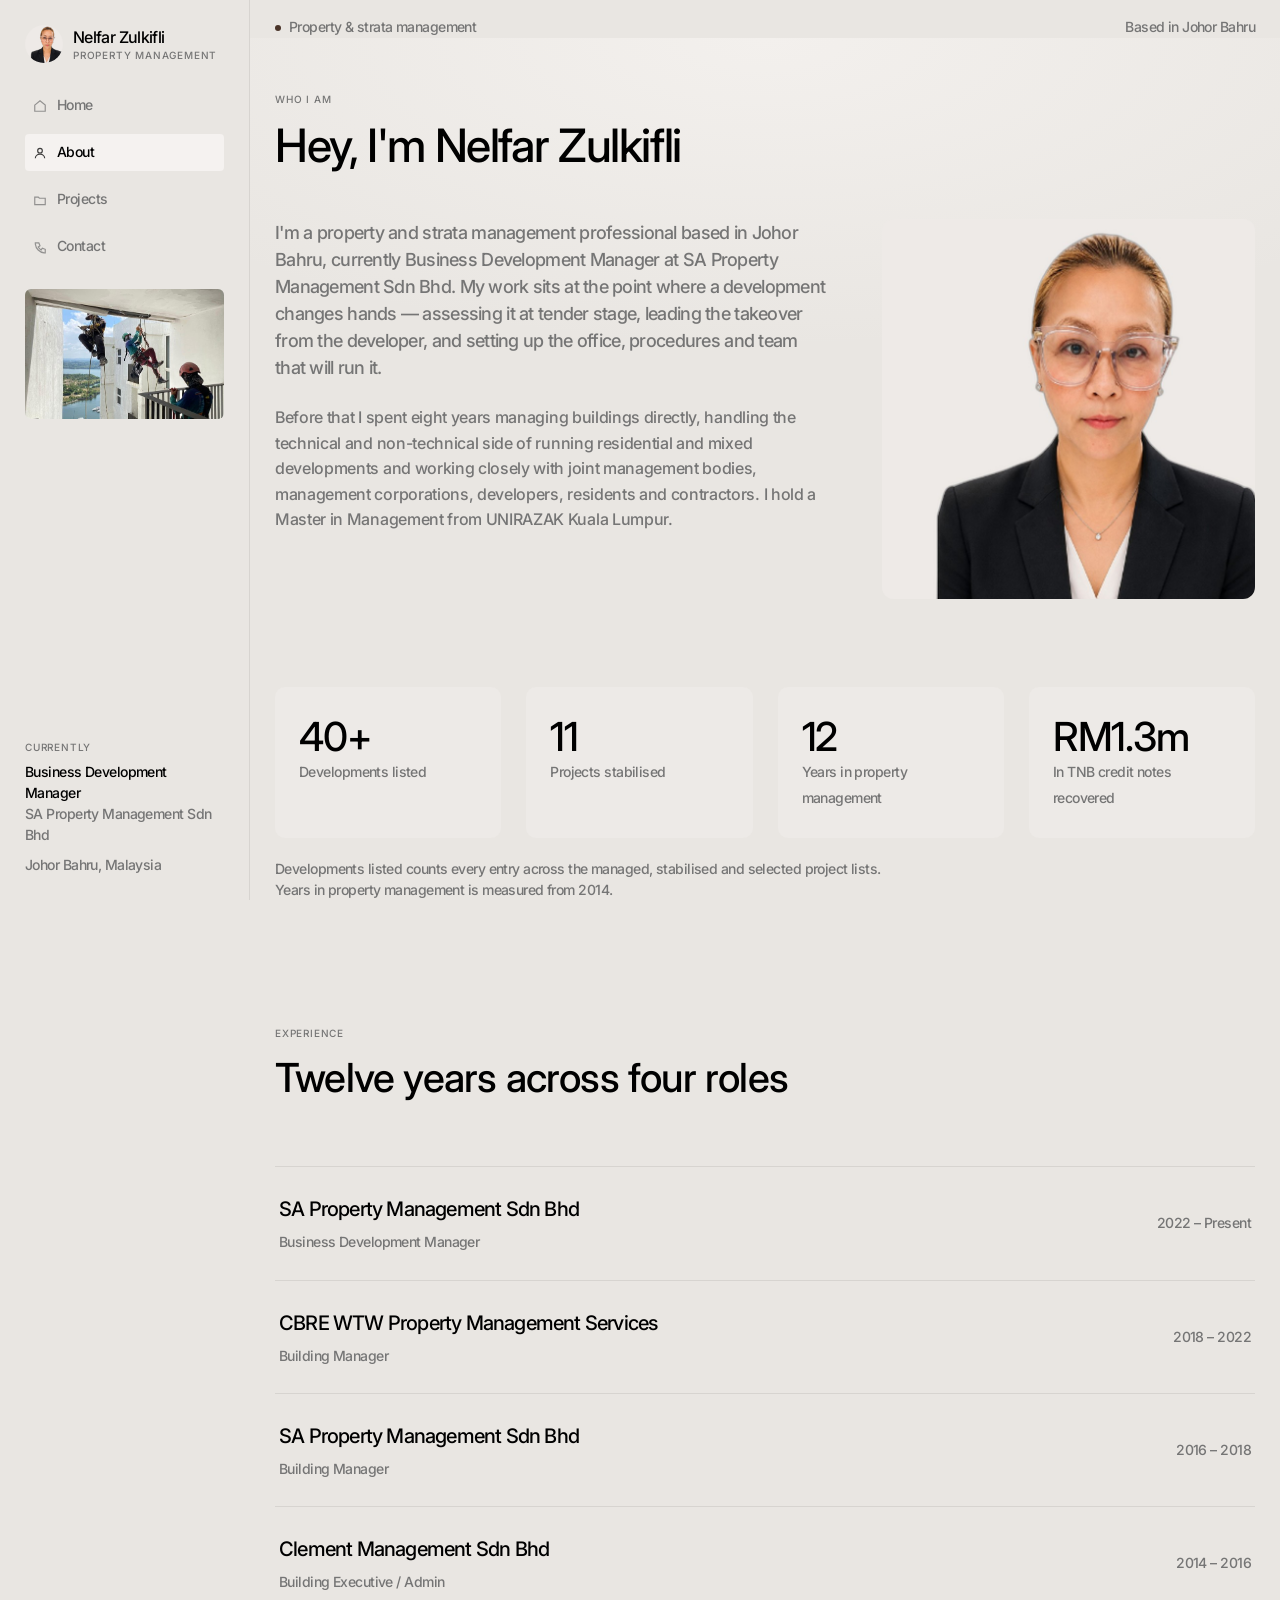
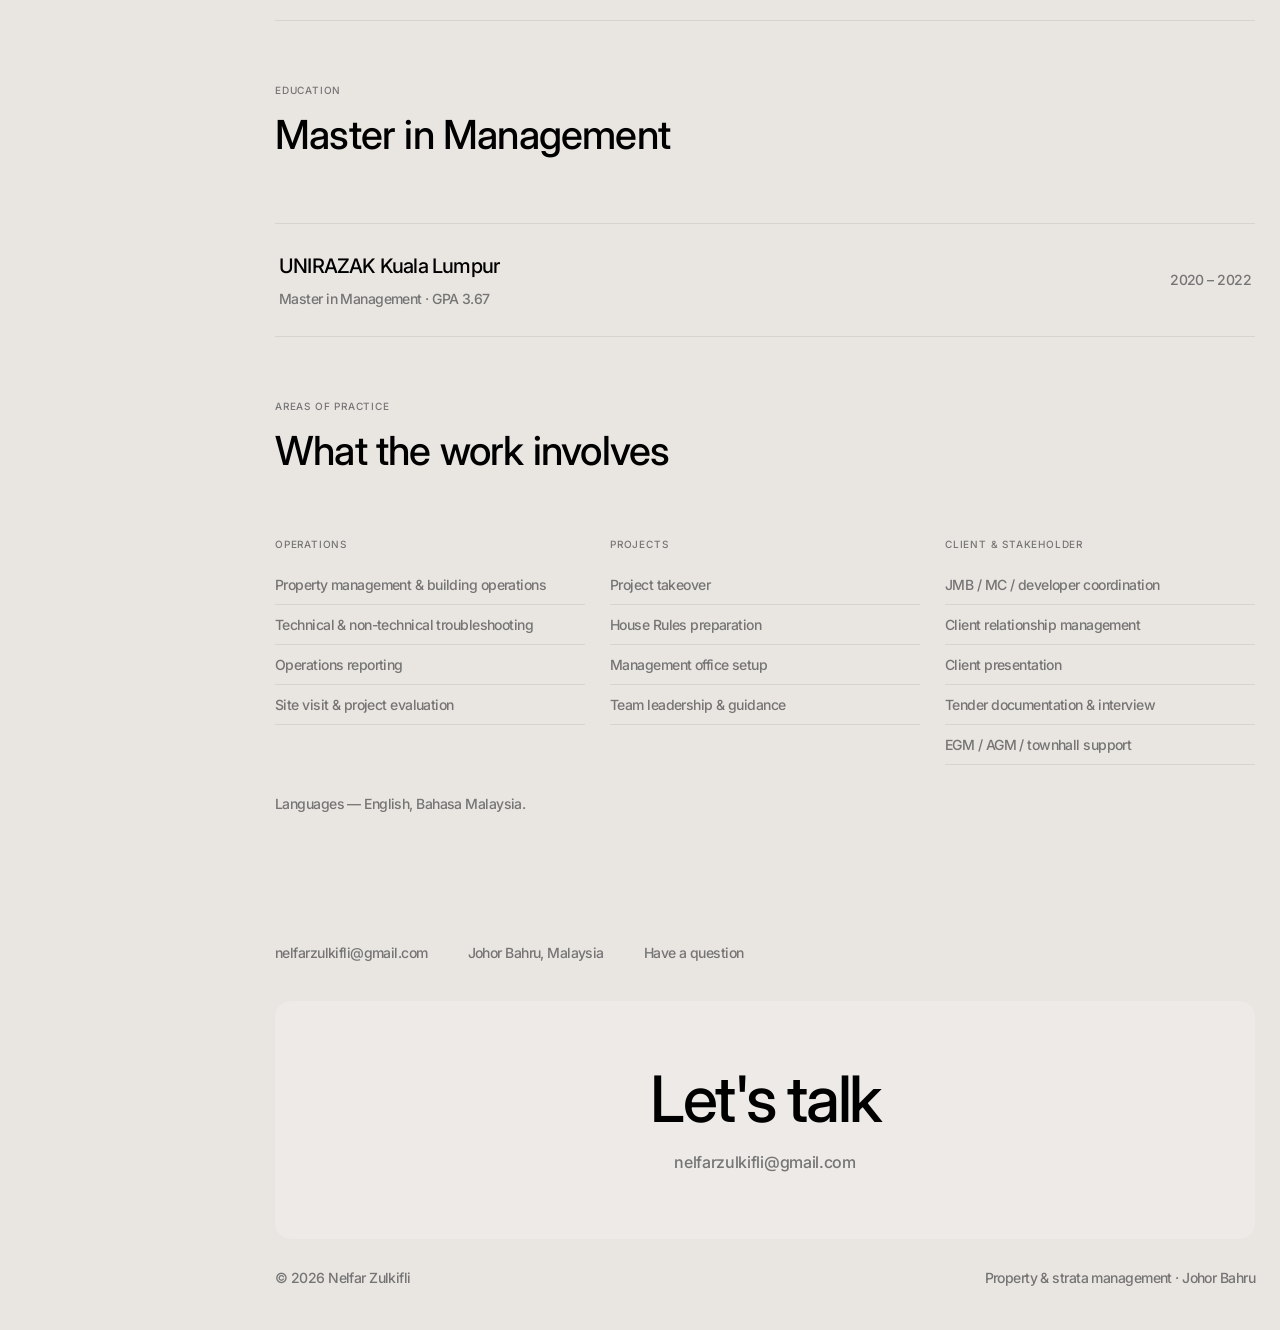
==== about.html @ 4c7ee160 "Nelfar Zulkifli professional site Static four-page site plus two case studies, recreating the daniel" ====
<!DOCTYPE html>
<html lang="en">
<head>
<meta charset="utf-8">
<meta name="viewport" content="width=device-width, initial-scale=1">
<title>About — Nelfar Zulkifli</title>
<meta name="description" content="Nelfar binti Zulkifli — twelve years in property and strata management across four roles in Johor Bahru. Master in Management, UNIRAZAK.">
<link rel="preconnect" href="https://fonts.googleapis.com">
<link rel="preconnect" href="https://fonts.gstatic.com" crossorigin>
<link href="https://fonts.googleapis.com/css2?family=Inter:opsz,wght@14..32,500;14..32,600&display=swap" rel="stylesheet">
<link rel="stylesheet" href="assets/css/site.css">
<link rel="icon" href="assets/img/avatar.jpg?v=3">
</head>
<body>

<div class="shell">

  <aside class="rail">
    <a class="rail__id" href="index.html" aria-label="Nelfar Zulkifli, home">
      <img class="rail__avatar" src="assets/img/avatar.jpg?v=3" alt="Nelfar Zulkifli" width="38" height="38">
      <span>
        <span class="rail__name">Nelfar Zulkifli</span>
        <span class="eyebrow rail__role">Property Management</span>
      </span>
    </a>
    <nav class="nav" aria-label="Main">
      <a class="nav__item" href="index.html"><svg viewBox="0 0 24 24" fill="none" stroke="currentColor" stroke-width="2" aria-hidden="true"><path d="M3 10.5 12 3l9 7.5V21H3z"/></svg>Home</a>
      <a class="nav__item" href="about.html" aria-current="page"><svg viewBox="0 0 24 24" fill="none" stroke="currentColor" stroke-width="2" aria-hidden="true"><circle cx="12" cy="8" r="4"/><path d="M4 21c0-4 3.6-7 8-7s8 3 8 7"/></svg>About</a>
      <a class="nav__item" href="projects.html"><svg viewBox="0 0 24 24" fill="none" stroke="currentColor" stroke-width="2" aria-hidden="true"><path d="M3 7h6l2 2h10v11H3z"/></svg>Projects</a>
      <a class="nav__item" href="contact.html"><svg viewBox="0 0 24 24" fill="none" stroke="currentColor" stroke-width="2" aria-hidden="true"><path d="M4 5h6l2 5-3 2a12 12 0 0 0 5 5l2-3 5 2v6h-2A17 17 0 0 1 4 7z"/></svg>Contact</a>
    </nav>
    <img class="rail__tile" src="assets/img/sidebar.jpg?v=2" alt="Rope-access technicians inspecting a high-rise façade" width="200" height="130" loading="lazy">
    <div class="rail__foot">
      <span class="eyebrow">Currently</span>
      <span class="small"><strong>Business Development Manager</strong>SA Property Management Sdn Bhd</span>
      <span class="small">Johor Bahru, Malaysia</span>
    </div>
  </aside>

  <header class="topbar">
    <a class="topbar__id" href="index.html">
      <img class="topbar__avatar" src="assets/img/avatar.jpg?v=3" alt="" width="38" height="38">
      <span><span class="rail__name">Nelfar Zulkifli</span><span class="eyebrow rail__role">Property Management</span></span>
    </a>
    <button class="burger" type="button" aria-expanded="false" aria-controls="drawer" aria-label="Open menu"><span></span><span></span><span></span></button>
  </header>

  <div class="drawer" id="drawer">
    <div class="drawer__backdrop"></div>
    <div class="drawer__panel" role="dialog" aria-modal="true" aria-label="Menu">
      <button class="drawer__close" type="button" aria-label="Close menu">Close</button>
      <nav class="nav" data-stagger aria-label="Mobile">
        <a class="nav__item" href="index.html">Home</a>
        <a class="nav__item" href="about.html" aria-current="page">About</a>
        <a class="nav__item" href="projects.html">Projects</a>
        <a class="nav__item" href="contact.html">Contact</a>
      </nav>
      <div class="rail__foot">
        <span class="eyebrow">Currently</span>
        <span class="small"><strong>Business Development Manager</strong>SA Property Management Sdn Bhd</span>
      </div>
    </div>
  </div>

  <main class="main">

    <div class="wrap">
      <div class="status">
        <span><span class="status__dot"></span>Property &amp; strata management</span>
        <span>Based in Johor Bahru</span>
      </div>
    </div>

    <!-- ---------- intro ---------- -->
    <section class="hero">
      <div class="hero__bg" aria-hidden="true"></div>
      <div class="wrap hero__inner" style="text-align:left">
        <span class="eyebrow enter" style="--d:0;display:block;margin-bottom:16px">Who I am</span>
        <h1 class="h1" style="max-width:18ch;margin:0">
          <span class="word">Hey,</span> <span class="word">I'm</span> <span class="word">Nelfar</span> <span class="word">Zulkifli</span>
        </h1>

        <div class="about" style="margin-top:48px;align-items:start">
          <div class="about__text">
            <p class="lead enter" style="--d:420">
              I'm a property and strata management professional based in Johor Bahru, currently
              Business Development Manager at SA Property Management Sdn Bhd. My work sits at the
              point where a development changes hands — assessing it at tender stage, leading the
              takeover from the developer, and setting up the office, procedures and team that will
              run it.
            </p>
            <p class="body enter" style="--d:520;margin-top:24px">
              Before that I spent eight years managing buildings directly, handling the technical and
              non-technical side of running residential and mixed developments and working closely
              with joint management bodies, management corporations, developers, residents and
              contractors. I hold a Master in Management from UNIRAZAK Kuala Lumpur.
            </p>
          </div>
          <figure class="about__img enter" style="--d:620">
            <img src="assets/img/portrait.jpg?v=3" alt="Nelfar binti Zulkifli" width="760" height="780">
          </figure>
        </div>
      </div>
    </section>

    <!-- ---------- stats ---------- -->
    <section class="section" style="padding-top:24px">
      <div class="wrap">
        <div class="stats" data-stagger>
          <div class="stat reveal">
            <span class="stat__num"><span data-count="40" data-suffix="+">0</span></span>
            <span class="stat__label">Developments listed</span>
          </div>
          <div class="stat reveal">
            <span class="stat__num"><span data-count="11">0</span></span>
            <span class="stat__label">Projects stabilised</span>
          </div>
          <div class="stat reveal">
            <span class="stat__num"><span data-count="12">0</span></span>
            <span class="stat__label">Years in property management</span>
          </div>
          <div class="stat reveal">
            <span class="stat__num"><span data-count="1.3" data-prefix="RM" data-suffix="m" data-decimals="1">RM0m</span></span>
            <span class="stat__label">In TNB credit notes recovered</span>
          </div>
        </div>
        <p class="small reveal" style="color:var(--muted);margin-top:20px;max-width:70ch">
          Developments listed counts every entry across the managed, stabilised and selected project
          lists. Years in property management is measured from 2014.
        </p>
      </div>
    </section>

    <!-- ---------- experience ---------- -->
    <section class="section" id="experience">
      <div class="wrap">
        <header class="section__head section__head--left reveal">
          <span class="eyebrow">Experience</span>
          <h2 class="h2">Twelve years across four roles</h2>
        </header>

        <div class="exp" data-stagger>
          <div class="exp__row reveal">
            <div>
              <div class="exp__org">SA Property Management Sdn Bhd</div>
              <div class="exp__role">Business Development Manager</div>
            </div>
            <div class="exp__when">2022 – Present</div>
          </div>
          <div class="exp__row reveal">
            <div>
              <div class="exp__org">CBRE WTW Property Management Services</div>
              <div class="exp__role">Building Manager</div>
            </div>
            <div class="exp__when">2018 – 2022</div>
          </div>
          <div class="exp__row reveal">
            <div>
              <div class="exp__org">SA Property Management Sdn Bhd</div>
              <div class="exp__role">Building Manager</div>
            </div>
            <div class="exp__when">2016 – 2018</div>
          </div>
          <div class="exp__row reveal">
            <div>
              <div class="exp__org">Clement Management Sdn Bhd</div>
              <div class="exp__role">Building Executive / Admin</div>
            </div>
            <div class="exp__when">2014 – 2016</div>
          </div>
        </div>
      </div>
    </section>

    <!-- ---------- education ---------- -->
    <section class="section" style="padding-top:0">
      <div class="wrap">
        <header class="section__head section__head--left reveal">
          <span class="eyebrow">Education</span>
          <h2 class="h2">Master in Management</h2>
        </header>
        <div class="exp reveal">
          <div class="exp__row">
            <div>
              <div class="exp__org">UNIRAZAK Kuala Lumpur</div>
              <div class="exp__role">Master in Management · GPA 3.67</div>
            </div>
            <div class="exp__when">2020 – 2022</div>
          </div>
        </div>
      </div>
    </section>

    <!-- ---------- skills ---------- -->
    <section class="section" style="padding-top:0">
      <div class="wrap">
        <header class="section__head section__head--left reveal">
          <span class="eyebrow">Areas of practice</span>
          <h2 class="h2">What the work involves</h2>
        </header>
        <div class="lists" data-stagger>
          <div class="list reveal">
            <span class="eyebrow">Operations</span>
            <ul>
              <li>Property management &amp; building operations</li>
              <li>Technical &amp; non-technical troubleshooting</li>
              <li>Operations reporting</li>
              <li>Site visit &amp; project evaluation</li>
            </ul>
          </div>
          <div class="list reveal">
            <span class="eyebrow">Projects</span>
            <ul>
              <li>Project takeover</li>
              <li>House Rules preparation</li>
              <li>Management office setup</li>
              <li>Team leadership &amp; guidance</li>
            </ul>
          </div>
          <div class="list reveal">
            <span class="eyebrow">Client &amp; stakeholder</span>
            <ul>
              <li>JMB / MC / developer coordination</li>
              <li>Client relationship management</li>
              <li>Client presentation</li>
              <li>Tender documentation &amp; interview</li>
              <li>EGM / AGM / townhall support</li>
            </ul>
          </div>
        </div>
        <p class="small reveal" style="color:var(--muted);margin-top:28px">
          Languages — English, Bahasa Malaysia.
        </p>
      </div>
    </section>

    <footer class="foot">
      <div class="wrap">
        <div class="foot__links reveal">
          <a class="link-u" href="mailto:nelfarzulkifli@gmail.com">nelfarzulkifli@gmail.com</a>
          <span>Johor Bahru, Malaysia</span>
          <a class="link-u" href="contact.html">Have a question</a>
        </div>
        <a class="foot__cta reveal" href="mailto:nelfarzulkifli@gmail.com">
          <b>Let's talk</b>
          <span>nelfarzulkifli@gmail.com</span>
        </a>
        <div class="foot__base">
          <span>© 2026 Nelfar Zulkifli</span>
          <span>Property &amp; strata management · Johor Bahru</span>
        </div>
      </div>
    </footer>

  </main>
</div>

<script src="assets/js/site.js"></script>
</body>
</html>
---- assets/css/site.css ----
/* ==========================================================================
   Nelfar Zulkifli — property & strata management
   Recreation of danielcross.framer.website
   Tokens and metrics measured from the reference at 1440 / 900 / 375px.
   ========================================================================== */

/* ---------- tokens ---------- */
:root{
  --bg:#E9E6E2;
  --surface:#EDEAE7;
  --surface-2:#F5F2F0;
  --white:#FFFFFF;
  --ink:#000000;
  --muted:#757575;
  --accent:#4A3429;
  --accent-hi:#5C4133;
  --line:rgba(0,0,0,.08);

  --rail:250px;
  --gutter:25px;
  --inner:1140px;
  --topbar:70px;

  --r-pill:999px;
  --r-lg:16px;
  --r-md:12px;
  --r-sm:10px;
  --r-xs:6px;
  --r-nav:4px;

  --ease:cubic-bezier(.22,1,.36,1);
  --t:220ms;

  --font:"Inter Display","Inter",-apple-system,BlinkMacSystemFont,"Segoe UI",Helvetica,Arial,sans-serif;
}

/* ---------- reset ---------- */
*,*::before,*::after{box-sizing:border-box}
html{-webkit-text-size-adjust:100%}
body,h1,h2,h3,h4,p,figure,blockquote,ul,ol,dl,dd{margin:0}
ul,ol{list-style:none;padding:0}
img,video{max-width:100%;display:block}
button,input,textarea,select{font:inherit;color:inherit}
a{color:inherit;text-decoration:none}

body{
  font-family:var(--font);
  font-weight:500;
  font-size:16px;
  line-height:1.6;
  letter-spacing:-.02em;
  color:var(--ink);
  background:var(--bg);
  -webkit-font-smoothing:antialiased;
  -moz-osx-font-smoothing:grayscale;
}

:focus-visible{outline:2px solid var(--accent);outline-offset:3px;border-radius:2px}

/* ---------- type scale ---------- */
.h1{font-size:46px;line-height:1.1;letter-spacing:-.03em;font-weight:500}
.h2{font-size:40px;line-height:1.2;letter-spacing:-.02em;font-weight:500}
.h4{font-size:24px;line-height:1;letter-spacing:-.04em;font-weight:500}
.card-title{font-size:20px;line-height:1.5;letter-spacing:-.04em;font-weight:500}
.lead{font-size:18px;line-height:1.5;letter-spacing:-.04em;color:var(--muted)}
.body{font-size:16px;line-height:1.6;letter-spacing:-.02em;color:var(--muted)}
.small{font-size:14px;line-height:1.5;letter-spacing:-.04em}
.eyebrow{
  font-size:10px;line-height:1;letter-spacing:.08em;text-transform:uppercase;
  color:var(--muted);font-weight:500;
}
.badge{
  font-size:10px;line-height:1.2;letter-spacing:-.04em;font-weight:600;
  color:var(--white);background:var(--accent);
  padding:5px 9px;border-radius:var(--r-pill);display:inline-block;
}

/* ==========================================================================
   Layout shell
   ========================================================================== */
.shell{display:flex;min-height:100vh}

/* ---------- sidebar rail ---------- */
.rail{
  width:var(--rail);flex:0 0 var(--rail);
  position:sticky;top:0;height:100vh;
  padding:25px;display:flex;flex-direction:column;gap:24px;
  border-right:1px solid var(--line);
  background:var(--bg);z-index:10;
}
.rail__id{display:flex;align-items:center;gap:10px}
.rail__avatar{width:38px;height:38px;border-radius:var(--r-pill);object-fit:cover;flex:0 0 38px}
.rail__name{display:block;font-size:16px;line-height:1;letter-spacing:-.04em;font-weight:500}
.rail__role{display:block;margin-top:5px}

.nav{display:flex;flex-direction:column;gap:10px}
.nav__item{
  display:flex;align-items:center;gap:10px;
  height:37px;padding:8px;border-radius:var(--r-nav);
  font-size:14px;letter-spacing:-.04em;color:var(--muted);
  transition:background var(--t) var(--ease),color var(--t) var(--ease);
}
.nav__item svg{width:14px;height:14px;flex:0 0 14px;opacity:.75}
.nav__item:hover{background:var(--surface-2);color:var(--ink)}
.nav__item[aria-current="page"]{background:var(--surface-2);color:var(--ink)}

.rail__tile{width:200px;height:130px;border-radius:var(--r-xs);object-fit:cover}
.rail__foot{margin-top:auto;display:flex;flex-direction:column;gap:9px}
.rail__foot .small{color:var(--muted)}
.rail__foot .small strong{color:var(--ink);font-weight:500;display:block}

/* ---------- top bar (tablet + mobile) ---------- */
.topbar{
  display:none;position:fixed;inset:0 0 auto 0;height:var(--topbar);z-index:60;
  padding:0 20px;align-items:center;justify-content:space-between;
  background:var(--bg);border-bottom:1px solid transparent;
  transition:border-color var(--t) var(--ease);
}
.topbar.is-scrolled{border-bottom-color:var(--line)}
.topbar__id{display:flex;align-items:center;gap:10px}
.topbar__avatar{width:38px;height:38px;border-radius:var(--r-pill);object-fit:cover}
.burger{
  width:42px;height:42px;display:grid;place-items:center;
  background:var(--surface);border:0;border-radius:var(--r-xs);cursor:pointer;
  transition:background var(--t) var(--ease);
}
.burger:hover{background:var(--surface-2)}
.burger span{display:block;width:16px;height:1.5px;background:var(--ink);border-radius:2px;transition:transform var(--t) var(--ease),opacity var(--t)}
.burger span+span{margin-top:4px}
.burger[aria-expanded="true"] span:nth-child(1){transform:translateY(5.5px) rotate(45deg)}
.burger[aria-expanded="true"] span:nth-child(2){opacity:0}
.burger[aria-expanded="true"] span:nth-child(3){transform:translateY(-5.5px) rotate(-45deg)}

.drawer{
  position:fixed;inset:0;z-index:70;display:none;
}
.drawer.is-open{display:block}
.drawer__backdrop{position:absolute;inset:0;background:rgba(0,0,0,.28);opacity:0;transition:opacity 280ms var(--ease)}
.drawer.is-in .drawer__backdrop{opacity:1}
.drawer__panel{
  position:absolute;inset:0 0 0 auto;width:min(320px,86vw);
  background:var(--bg);padding:24px;display:flex;flex-direction:column;gap:22px;
  transform:translateX(100%);transition:transform 280ms var(--ease);
}
.drawer.is-in .drawer__panel{transform:none}
.drawer .nav__item{opacity:0;transform:translateX(12px);transition:opacity 300ms var(--ease),transform 300ms var(--ease),background var(--t)}
.drawer.is-in .nav__item{opacity:1;transform:none;transition-delay:calc(120ms + var(--i,0)*40ms)}
.drawer__close{align-self:flex-end;background:none;border:0;cursor:pointer;padding:8px;color:var(--muted)}

/* ---------- content column ---------- */
.main{flex:1 1 auto;min-width:0}
.wrap{max-width:var(--inner);margin:0 auto;padding-left:var(--gutter);padding-right:var(--gutter)}
.section{padding:64px 0}
.section__head{margin-bottom:64px;text-align:center}
.section__head .eyebrow{display:block;margin-bottom:16px}
.section__head .h2{max-width:16ch;margin:0 auto}
.section__head--left{text-align:left}
.section__head--left .h2{margin:0;max-width:22ch}

/* ==========================================================================
   Status bar
   ========================================================================== */
.status{
  display:flex;justify-content:space-between;align-items:center;
  padding:16px 0 0;font-size:14px;letter-spacing:-.04em;
}
.status__dot{width:6px;height:6px;border-radius:var(--r-pill);background:var(--accent);display:inline-block;margin-right:8px;vertical-align:middle}
.status span{color:var(--muted)}

/* ==========================================================================
   Hero
   ========================================================================== */
.hero{position:relative;padding:56px 0 64px;overflow:hidden}
.hero__bg{
  position:absolute;inset:0;z-index:0;pointer-events:none;
  background:radial-gradient(120% 80% at 50% 0%,#F3F0ED 0%,rgba(243,240,237,0) 62%);
}
.hero__inner{position:relative;z-index:1;text-align:center}
.pill{
  display:inline-block;background:var(--surface);border-radius:var(--r-pill);
  padding:8px 16px;font-size:14px;letter-spacing:-.04em;color:var(--muted);
}
.hero__title{margin:28px auto 0;max-width:20ch}
.hero__chips{
  display:inline-flex;align-items:center;vertical-align:middle;
  margin:0 10px;transform:translateY(-2px);
}
.hero__chips img{
  width:45px;height:45px;border-radius:var(--r-xs);object-fit:cover;
  border:2px solid var(--bg);
}
.hero__chips img:nth-child(2){margin:0 -12px;transform:translateY(8px);z-index:2;position:relative}
.hero__chips img:nth-child(3){margin-left:-12px}
.hero__sub{margin:24px auto 0;max-width:64ch}
.hero__cta{display:flex;align-items:center;justify-content:center;gap:20px;margin-top:32px;flex-wrap:wrap}
.hero__stat{display:flex;align-items:center;gap:9px;font-size:14px;letter-spacing:-.04em}
.hero__stat b{font-weight:500}
.hero__stat .dotrow{display:inline-flex;gap:3px}
.hero__stat .dotrow i{width:5px;height:5px;border-radius:var(--r-pill);background:var(--accent);display:block}
.hero__images{display:grid;grid-template-columns:repeat(3,1fr);gap:10px;margin-top:56px}
.hero__images figure{overflow:hidden;border-radius:var(--r-md);aspect-ratio:373/300}
.hero__images img{width:100%;height:100%;object-fit:cover;transition:transform 600ms var(--ease)}
.hero__images figure:hover img{transform:scale(1.03)}

/* ==========================================================================
   Buttons
   ========================================================================== */
.btn{
  display:inline-flex;align-items:center;justify-content:center;
  height:42px;padding:8px 22px;border-radius:var(--r-xs);
  font-size:16px;letter-spacing:-.02em;font-weight:500;cursor:pointer;border:0;
  transition:background var(--t) var(--ease),color var(--t) var(--ease);
}
.btn--primary{background:var(--accent);color:var(--white)}
.btn--primary:hover{background:var(--accent-hi)}
.btn--white{background:var(--white);color:var(--accent)}
.btn--white:hover{background:#F0EDEA}
.btn--block{width:100%}

.link-u{
  background-image:linear-gradient(currentColor,currentColor);
  background-repeat:no-repeat;background-position:0 100%;background-size:0 1px;
  transition:background-size 260ms var(--ease);
}
.link-u:hover{background-size:100% 1px}

/* ==========================================================================
   Service cards
   ========================================================================== */
.cards{display:grid;grid-template-columns:repeat(3,1fr);gap:21px 25px}
.card{
  background:var(--surface);border-radius:var(--r-sm);padding:18px;
  min-height:249px;display:flex;flex-direction:column;
  transition:transform 300ms var(--ease),background 300ms var(--ease);
}
.card:hover{transform:translateY(-3px)}
.card__top{display:flex;align-items:flex-start;justify-content:space-between;gap:12px}
.card__desc{margin-top:auto;padding-top:32px}
.card--cta{background:var(--accent);color:var(--white)}
.card--cta .card__desc{color:rgba(255,255,255,.72);font-size:14px;line-height:1.5;letter-spacing:-.04em;padding-top:12px}
.card--cta .card-title{color:var(--white)}
.card--cta .btn{margin-top:24px}
.card--cta:hover{transform:none;background:var(--accent-hi)}

/* ==========================================================================
   About block
   ========================================================================== */
.about{display:grid;grid-template-columns:1fr 373px;gap:56px;align-items:start}
.about__img{border-radius:var(--r-md);overflow:hidden;aspect-ratio:373/380;background:var(--surface)}
.about__img img{width:100%;height:100%;object-fit:cover;object-position:50% 30%}
.about__text .eyebrow{display:block;margin-bottom:18px}

/* ==========================================================================
   Marquees
   ========================================================================== */
.marquee{overflow:hidden;position:relative;-webkit-mask-image:linear-gradient(90deg,transparent,#000 6%,#000 94%,transparent);mask-image:linear-gradient(90deg,transparent,#000 6%,#000 94%,transparent)}
.marquee__track{display:flex;width:max-content;animation:slide var(--dur,45s) linear infinite}
.marquee:hover .marquee__track{animation-play-state:paused}
@keyframes slide{from{transform:translateX(0)}to{transform:translateX(-50%)}}

.chipline{display:flex;gap:10px;padding-right:10px}
.chipline span{
  background:var(--surface);border-radius:var(--r-pill);
  padding:9px 18px;font-size:14px;letter-spacing:-.04em;color:var(--muted);white-space:nowrap;
}

.qcards{display:flex;gap:12px;padding-right:12px}
.qcard{
  width:334px;min-height:225px;flex:0 0 334px;
  background:var(--surface);border-radius:var(--r-lg);padding:20px;
  display:flex;flex-direction:column;border:1px solid transparent;
  transition:border-color var(--t) var(--ease);
}
.qcard:hover{border-color:var(--line)}
.qcard__body{font-size:16px;line-height:1.6;letter-spacing:-.02em;color:var(--ink)}
.qcard__foot{margin-top:auto;padding-top:20px}
.qcard__foot b{display:block;font-size:16px;font-weight:500;letter-spacing:-.02em}
.qcard__foot span{font-size:14px;letter-spacing:-.04em;color:var(--muted)}

.marq-nav{display:flex;gap:8px;justify-content:flex-end;margin-bottom:20px}
.marq-nav button{
  width:22px;height:22px;border-radius:var(--r-pill);border:0;cursor:pointer;
  background:rgba(0,0,0,.2);color:var(--white);display:grid;place-items:center;
  transition:background var(--t) var(--ease);
}
.marq-nav button:hover{background:rgba(0,0,0,.42)}
.marq-nav svg{width:11px;height:11px}

/* ==========================================================================
   Project grid
   ========================================================================== */
.projects{display:grid;grid-template-columns:repeat(2,1fr);gap:16px}
.project{
  position:relative;display:block;border-radius:var(--r-md);overflow:hidden;
  background:var(--white);padding:16px;aspect-ratio:562/350;
}
.project__media{position:absolute;inset:0;overflow:hidden}
.project__media img{width:100%;height:100%;object-fit:cover;transition:transform 600ms var(--ease)}
.project:hover .project__media img{transform:scale(1.04)}
.project__media::after{
  content:"";position:absolute;inset:0;
  background:linear-gradient(180deg,rgba(0,0,0,0) 38%,rgba(0,0,0,.62) 100%);
  transition:opacity 400ms var(--ease);
}
.project:hover .project__media::after{opacity:.86}
.project__meta{position:absolute;left:20px;right:20px;bottom:18px;color:var(--white)}
.project__meta .h4{display:block;margin-bottom:8px}
.project__tags{display:block;font-size:14px;letter-spacing:-.04em;color:rgba(255,255,255,.82)}
.project__go{
  position:absolute;top:18px;right:18px;width:30px;height:30px;border-radius:var(--r-pill);
  background:rgba(255,255,255,.92);display:grid;place-items:center;color:var(--accent);
  opacity:0;transform:translateY(-4px);transition:opacity 300ms var(--ease),transform 300ms var(--ease);
}
.project:hover .project__go{opacity:1;transform:none}
.project__go svg{width:12px;height:12px}

/* featured (clickable) cards carry a visible read-more affordance */
.project__cta{
  display:inline-flex;align-items:center;gap:7px;margin-top:12px;
  font-size:13px;letter-spacing:-.03em;color:var(--white);
  background:rgba(255,255,255,.16);border:1px solid rgba(255,255,255,.34);
  padding:6px 13px;border-radius:var(--r-pill);
  transition:background var(--t) var(--ease),border-color var(--t) var(--ease);
}
.project:hover .project__cta{background:rgba(255,255,255,.94);border-color:transparent;color:var(--accent)}
.project__cta svg{width:11px;height:11px}

/* supporting (non-clickable) cards — deliberately smaller for contrast */
.projects--sub{grid-template-columns:repeat(3,1fr);margin-top:16px}
.project--sm{aspect-ratio:373/230;cursor:default}
.project--sm .project__meta{left:16px;right:16px;bottom:14px}
.project--sm .h4{font-size:17px;letter-spacing:-.03em;margin-bottom:5px}
.project--sm .project__tags{font-size:12.5px}
.project--sm .project__media::after{background:linear-gradient(180deg,rgba(0,0,0,0) 42%,rgba(0,0,0,.58) 100%)}
.project--sm:hover .project__media img{transform:none}
.project--sm:hover .project__media::after{opacity:1}

/* ==========================================================================
   Process
   ========================================================================== */
.steps{display:grid;grid-template-columns:repeat(3,1fr);gap:25px}
.step{background:var(--surface);border-radius:var(--r-sm);padding:24px;min-height:220px;display:flex;flex-direction:column}
.step__top{display:flex;align-items:baseline;justify-content:space-between;gap:12px;margin-bottom:20px}
.step__idx{font-size:14px;letter-spacing:-.04em;color:var(--muted)}

/* ==========================================================================
   Stats (about page)
   ========================================================================== */
.stats{display:grid;grid-template-columns:repeat(4,1fr);gap:25px}
.stat{background:var(--surface);border-radius:var(--r-sm);padding:28px 24px}
.stat__num{font-size:40px;line-height:1.1;letter-spacing:-.03em;font-weight:500;display:block}
.stat__label{margin-top:10px;font-size:14px;letter-spacing:-.04em;color:var(--muted)}

/* ---------- experience ---------- */
.exp{border-top:1px solid var(--line)}
.exp__row{
  display:grid;grid-template-columns:1fr auto;gap:24px;align-items:center;
  padding:26px 4px;border-bottom:1px solid var(--line);
  transition:padding-left var(--t) var(--ease),background var(--t) var(--ease);
}
.exp__row:hover{padding-left:14px;background:var(--surface)}
.exp__org{font-size:20px;letter-spacing:-.04em;font-weight:500}
.exp__role{font-size:14px;letter-spacing:-.04em;color:var(--muted);margin-top:6px}
.exp__when{font-size:14px;letter-spacing:-.04em;color:var(--muted);white-space:nowrap}

/* ==========================================================================
   Lists (projects page)
   ========================================================================== */
.lists{display:grid;grid-template-columns:repeat(3,1fr);gap:25px}
.list h3{font-size:16px;letter-spacing:-.04em;font-weight:500;margin-bottom:6px}
.list .eyebrow{display:block;margin-bottom:16px}
.list li{
  font-size:14px;line-height:1.5;letter-spacing:-.04em;color:var(--muted);
  padding:9px 0;border-bottom:1px solid var(--line);
}

/* ==========================================================================
   Forms
   ========================================================================== */
.form{display:grid;gap:16px;max-width:640px}
.field{display:grid;gap:8px}
.field label{font-size:14px;letter-spacing:-.04em}
.field input,.field textarea{
  background:var(--white);border:1px solid transparent;border-radius:var(--r-xs);
  padding:13px 16px;font-size:16px;letter-spacing:-.02em;width:100%;
  transition:border-color var(--t) var(--ease);
}
.field textarea{min-height:150px;resize:vertical}
.field input:focus,.field textarea:focus{outline:0;border-color:var(--accent)}
.field input::placeholder,.field textarea::placeholder{color:#A9A4A0}

/* ==========================================================================
   Case study
   ========================================================================== */
.case__back{display:inline-flex;align-items:center;gap:8px;font-size:14px;letter-spacing:-.04em;color:var(--muted);margin-bottom:40px}
.case__back:hover{color:var(--ink)}
.case__back svg{width:12px;height:12px}
.case__standfirst{margin-top:20px;max-width:60ch}
.case__banner{border-radius:var(--r-md);overflow:hidden;margin:48px 0;aspect-ratio:1400/780;background:var(--surface)}
.case__banner img{width:100%;height:100%;object-fit:cover}
.case__meta{display:grid;grid-template-columns:repeat(3,1fr);gap:25px;padding:28px 0;border-top:1px solid var(--line);border-bottom:1px solid var(--line)}
.case__meta .eyebrow{display:block;margin-bottom:10px}
.case__meta p{font-size:16px;letter-spacing:-.02em}
.case__body{max-width:70ch;margin-top:48px;display:grid;gap:32px}
.case__body h2{font-size:24px;line-height:1.3;letter-spacing:-.04em;font-weight:500;margin-bottom:12px}
.case__result{background:var(--accent);color:var(--white);border-radius:var(--r-lg);padding:36px 40px;margin-top:8px}
.case__result .eyebrow{color:rgba(255,255,255,.6)}
.case__result strong{display:block;font-size:40px;line-height:1.15;letter-spacing:-.03em;font-weight:500;margin:14px 0 10px}
.case__result p{color:rgba(255,255,255,.78);font-size:16px;letter-spacing:-.02em;max-width:52ch}

/* ==========================================================================
   Footer
   ========================================================================== */
.foot{padding:64px 0 40px}
.foot__links{display:flex;flex-wrap:wrap;gap:12px 40px;font-size:14px;letter-spacing:-.04em;color:var(--muted);margin-bottom:36px}
.foot__cta{
  background:var(--surface);border-radius:var(--r-lg);padding:64px 40px;
  display:block;text-align:center;transition:background var(--t) var(--ease);
}
.foot__cta:hover{background:var(--surface-2)}
.foot__cta b{display:block;font-size:64px;line-height:1.05;letter-spacing:-.04em;font-weight:500}
.foot__cta span{display:inline-block;margin-top:18px;font-size:16px;letter-spacing:-.02em;color:var(--muted)}
.foot__base{display:flex;justify-content:space-between;gap:16px;flex-wrap:wrap;margin-top:28px;font-size:14px;letter-spacing:-.04em;color:var(--muted)}

/* ==========================================================================
   Reveal animation
   ========================================================================== */
.js .reveal{opacity:0;transform:translateY(24px)}
.js .reveal.is-in{
  opacity:1;transform:none;
  transition:opacity 700ms var(--ease),transform 700ms var(--ease);
  transition-delay:calc(var(--i,0)*80ms);
}
/* hero entrance */
.js .enter{opacity:0;transform:translateY(16px)}
.js .enter.is-in{opacity:1;transform:none;transition:opacity 700ms var(--ease),transform 700ms var(--ease);transition-delay:calc(var(--d,0)*1ms)}
.js .word{display:inline-block;opacity:0;transform:translateY(20px)}
.js .word.is-in{opacity:1;transform:none;transition:opacity 700ms var(--ease),transform 700ms var(--ease);transition-delay:calc(var(--d,0)*1ms)}

/* ==========================================================================
   Breakpoints
   ========================================================================== */
@media (max-width:1199px){
  .rail{display:none}
  .topbar{display:flex}
  .main{padding-top:var(--topbar)}
  .h1{font-size:40px;line-height:1.1}
  .h2{font-size:34px;line-height:1.2}
  .hero__inner{text-align:left}
  .hero__title,.hero__sub{margin-left:0;max-width:none}
  .hero__cta{justify-content:flex-start}
  .section__head{text-align:left}
  .section__head .h2{margin:0;max-width:22ch}
  .cards{grid-template-columns:repeat(2,1fr);gap:25px 31px}
  .stats{grid-template-columns:repeat(2,1fr)}
  .about{grid-template-columns:1fr 320px;gap:40px}
  .foot__cta b{font-size:48px}
}

@media (max-width:809px){
  :root{--gutter:20px}
  .h1{font-size:34px;line-height:1.1}
  .h2{font-size:28px;line-height:1.2}
  .h4{font-size:20px}
  .card-title{font-size:18px}
  .lead{font-size:16px}
  .body{font-size:15px}
  .section{padding:48px 0}
  .section__head{margin-bottom:40px}
  .hero{padding:32px 0 48px}
  .hero__images{grid-template-columns:1fr;gap:10px;margin-top:40px}
  .hero__chips{margin:0 6px}
  .hero__chips img{width:36px;height:36px}
  .cards,.steps,.stats,.lists,.projects,.case__meta{grid-template-columns:1fr;gap:16px}
  .projects--sub{grid-template-columns:repeat(2,1fr);gap:12px}
  .project--sm{aspect-ratio:16/11}
  .project--sm .h4{font-size:15px}
  .project--sm .project__tags{font-size:11.5px}
  .about{grid-template-columns:1fr;gap:28px}
  .about__img{max-width:340px}
  .project{aspect-ratio:16/10}
  .exp__row{grid-template-columns:1fr;gap:8px;align-items:start}
  .exp__when{white-space:normal}
  .foot__cta{padding:44px 24px}
  .foot__cta b{font-size:34px}
  .foot__links{gap:10px 24px}
  .status{font-size:12px;gap:12px}
  .status span:last-child{text-align:right}
  .case__banner{margin:32px 0}
  .case__result{padding:28px 24px}
  .case__result strong{font-size:30px}
  .qcard{width:290px;flex-basis:290px}
}

/* ==========================================================================
   Reduced motion
   ========================================================================== */
@media (prefers-reduced-motion:reduce){
  *,*::before,*::after{
    animation-duration:.001ms !important;animation-iteration-count:1 !important;
    transition-duration:.001ms !important;scroll-behavior:auto !important;
  }
  .js .reveal,.js .enter,.js .word{opacity:1 !important;transform:none !important}
  .marquee__track{animation:none;transform:none}
}

/* ---------- print ---------- */
@media print{
  .rail,.topbar,.marquee,.foot__cta{display:none}
  body{background:#fff}
}
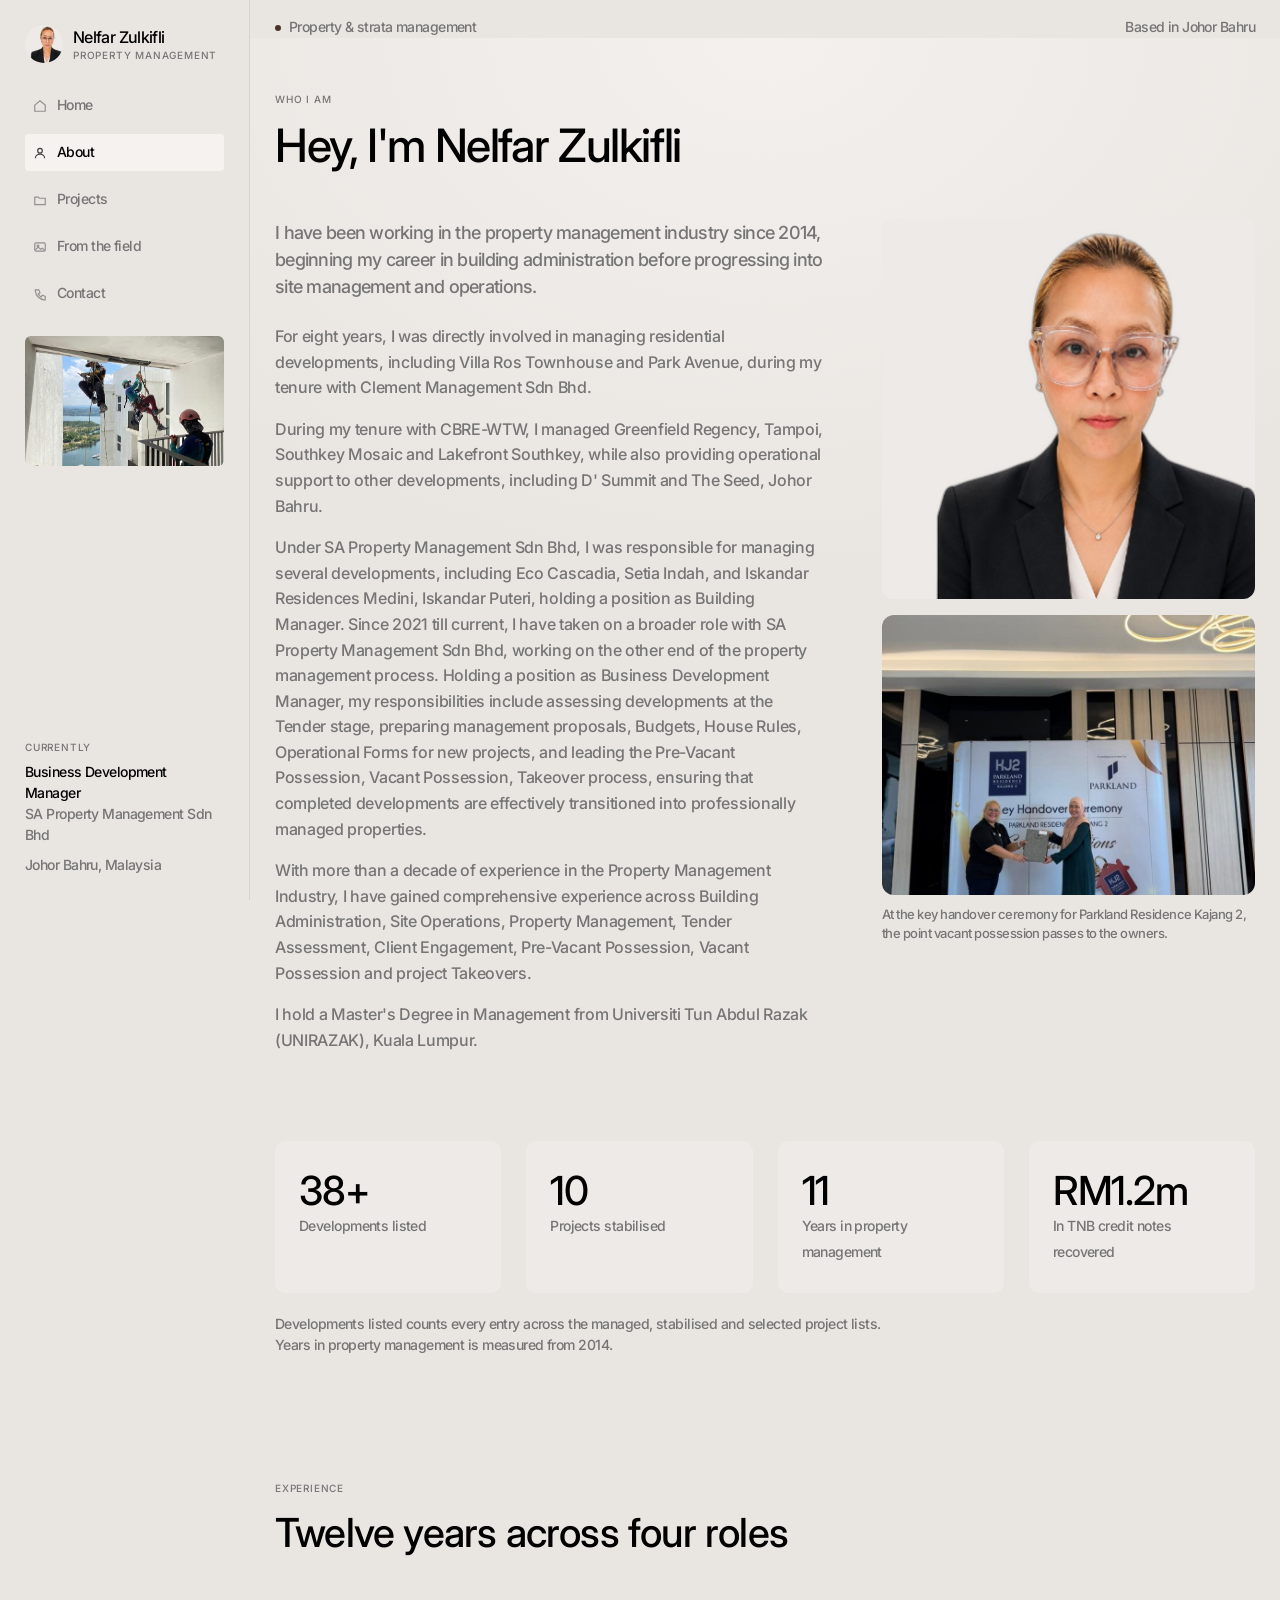
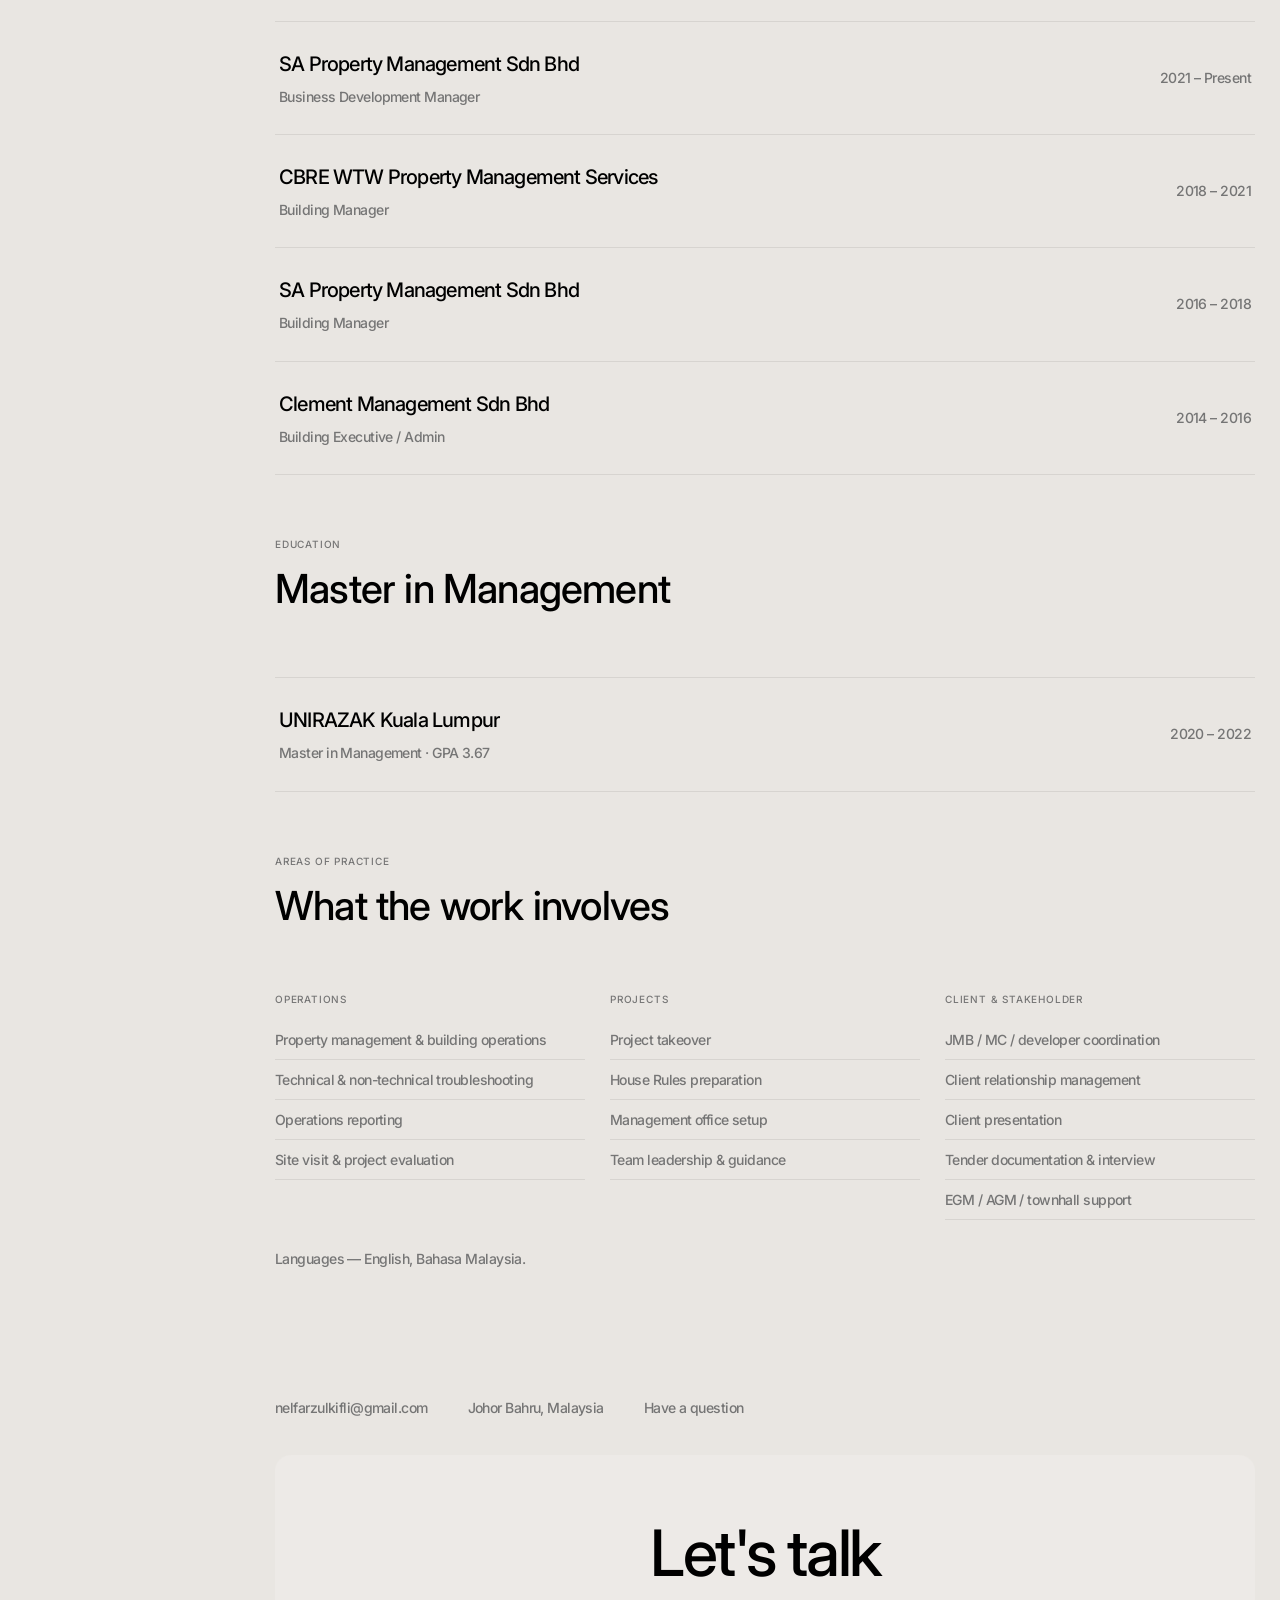
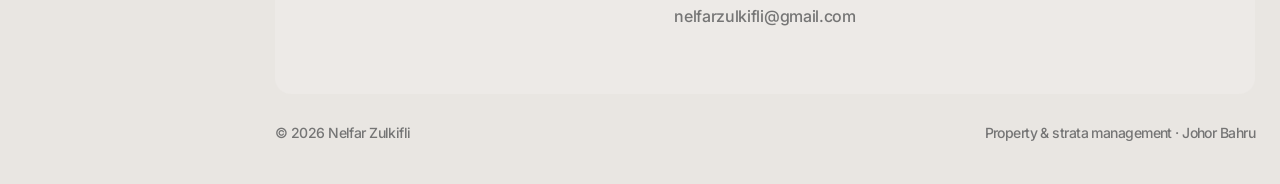
==== commit ef7e6cb4: "Nelfar's own career statement, and a field gallery Replace the About copy on the home and About page" ====
--- a/about.html
+++ b/about.html
@@ -8,7 +8,7 @@
 <link rel="preconnect" href="https://fonts.googleapis.com">
 <link rel="preconnect" href="https://fonts.gstatic.com" crossorigin>
 <link href="https://fonts.googleapis.com/css2?family=Inter:opsz,wght@14..32,500;14..32,600&display=swap" rel="stylesheet">
-<link rel="stylesheet" href="assets/css/site.css">
+<link rel="stylesheet" href="assets/css/site.css?v=3">
 <link rel="icon" href="assets/img/avatar.jpg?v=3">
 </head>
 <body>
@@ -27,6 +27,7 @@
       <a class="nav__item" href="index.html"><svg viewBox="0 0 24 24" fill="none" stroke="currentColor" stroke-width="2" aria-hidden="true"><path d="M3 10.5 12 3l9 7.5V21H3z"/></svg>Home</a>
       <a class="nav__item" href="about.html" aria-current="page"><svg viewBox="0 0 24 24" fill="none" stroke="currentColor" stroke-width="2" aria-hidden="true"><circle cx="12" cy="8" r="4"/><path d="M4 21c0-4 3.6-7 8-7s8 3 8 7"/></svg>About</a>
       <a class="nav__item" href="projects.html"><svg viewBox="0 0 24 24" fill="none" stroke="currentColor" stroke-width="2" aria-hidden="true"><path d="M3 7h6l2 2h10v11H3z"/></svg>Projects</a>
+      <a class="nav__item" href="gallery.html"><svg viewBox="0 0 24 24" fill="none" stroke="currentColor" stroke-width="2" aria-hidden="true"><rect x="3" y="5" width="18" height="14" rx="2"/><circle cx="8.5" cy="10" r="1.5"/><path d="m4 17 5-5 4 4 3-2 4 4"/></svg>From the field</a>
       <a class="nav__item" href="contact.html"><svg viewBox="0 0 24 24" fill="none" stroke="currentColor" stroke-width="2" aria-hidden="true"><path d="M4 5h6l2 5-3 2a12 12 0 0 0 5 5l2-3 5 2v6h-2A17 17 0 0 1 4 7z"/></svg>Contact</a>
     </nav>
     <img class="rail__tile" src="assets/img/sidebar.jpg?v=2" alt="Rope-access technicians inspecting a high-rise façade" width="200" height="130" loading="lazy">
@@ -53,6 +54,7 @@
         <a class="nav__item" href="index.html">Home</a>
         <a class="nav__item" href="about.html" aria-current="page">About</a>
         <a class="nav__item" href="projects.html">Projects</a>
+        <a class="nav__item" href="gallery.html">From the field</a>
         <a class="nav__item" href="contact.html">Contact</a>
       </nav>
       <div class="rail__foot">
@@ -83,22 +85,50 @@
         <div class="about" style="margin-top:48px;align-items:start">
           <div class="about__text">
             <p class="lead enter" style="--d:420">
-              I'm a property and strata management professional based in Johor Bahru, currently
-              Business Development Manager at SA Property Management Sdn Bhd. My work sits at the
-              point where a development changes hands — assessing it at tender stage, leading the
-              takeover from the developer, and setting up the office, procedures and team that will
-              run it.
-            </p>
-            <p class="body enter" style="--d:520;margin-top:24px">
-              Before that I spent eight years managing buildings directly, handling the technical and
-              non-technical side of running residential and mixed developments and working closely
-              with joint management bodies, management corporations, developers, residents and
-              contractors. I hold a Master in Management from UNIRAZAK Kuala Lumpur.
-            </p>
-          </div>
-          <figure class="about__img enter" style="--d:620">
-            <img src="assets/img/portrait.jpg?v=3" alt="Nelfar binti Zulkifli" width="760" height="780">
-          </figure>
+              I have been working in the property management industry since 2014, beginning my career
+              in building administration before progressing into site management and operations.
+            </p>
+            <p class="body enter" style="--d:500;margin-top:24px">
+              For eight years, I was directly involved in managing residential developments, including
+              Villa Ros Townhouse and Park Avenue, during my tenure with Clement Management Sdn Bhd.
+            </p>
+            <p class="body enter" style="--d:540;margin-top:16px">
+              During my tenure with CBRE-WTW, I managed Greenfield Regency, Tampoi, Southkey Mosaic
+              and Lakefront Southkey, while also providing operational support to other developments,
+              including D' Summit and The Seed, Johor Bahru.
+            </p>
+            <p class="body enter" style="--d:580;margin-top:16px">
+              Under SA Property Management Sdn Bhd, I was responsible for managing several
+              developments, including Eco Cascadia, Setia Indah, and Iskandar Residences Medini,
+              Iskandar Puteri, holding a position as Building Manager. Since 2021 till current, I have
+              taken on a broader role with SA Property Management Sdn Bhd, working on the other end of
+              the property management process. Holding a position as Business Development Manager, my
+              responsibilities include assessing developments at the Tender stage, preparing
+              management proposals, Budgets, House Rules, Operational Forms for new projects, and
+              leading the Pre-Vacant Possession, Vacant Possession, Takeover process, ensuring that
+              completed developments are effectively transitioned into professionally managed
+              properties.
+            </p>
+            <p class="body enter" style="--d:620;margin-top:16px">
+              With more than a decade of experience in the Property Management Industry, I have gained
+              comprehensive experience across Building Administration, Site Operations, Property
+              Management, Tender Assessment, Client Engagement, Pre-Vacant Possession, Vacant
+              Possession and project Takeovers.
+            </p>
+            <p class="body enter" style="--d:660;margin-top:16px">
+              I hold a Master's Degree in Management from Universiti Tun Abdul Razak (UNIRAZAK),
+              Kuala Lumpur.
+            </p>
+          </div>
+          <div class="about__col">
+            <figure class="about__img enter" style="--d:620">
+              <img src="assets/img/portrait.jpg?v=3" alt="Nelfar binti Zulkifli" width="760" height="780">
+            </figure>
+            <figure class="about__aside enter" style="--d:700">
+              <img src="assets/img/field/handover-parkland.jpg" alt="Nelfar Zulkifli at the key handover ceremony for Parkland Residence Kajang 2" width="810" height="1080" loading="lazy">
+              <figcaption>At the key handover ceremony for Parkland Residence Kajang 2, the point vacant possession passes to the owners.</figcaption>
+            </figure>
+          </div>
         </div>
       </div>
     </section>
@@ -145,14 +175,14 @@
               <div class="exp__org">SA Property Management Sdn Bhd</div>
               <div class="exp__role">Business Development Manager</div>
             </div>
-            <div class="exp__when">2022 – Present</div>
+            <div class="exp__when">2021 – Present</div>
           </div>
           <div class="exp__row reveal">
             <div>
               <div class="exp__org">CBRE WTW Property Management Services</div>
               <div class="exp__role">Building Manager</div>
             </div>
-            <div class="exp__when">2018 – 2022</div>
+            <div class="exp__when">2018 – 2021</div>
           </div>
           <div class="exp__row reveal">
             <div>
@@ -255,6 +285,6 @@
   </main>
 </div>
 
-<script src="assets/js/site.js"></script>
+<script src="assets/js/site.js?v=3"></script>
 </body>
 </html>
--- a/assets/css/site.css
+++ b/assets/css/site.css
@@ -250,6 +250,14 @@
 .about__img img{width:100%;height:100%;object-fit:cover;object-position:50% 30%}
 .about__text .eyebrow{display:block;margin-bottom:18px}
 
+/* side column carrying the portrait plus a second, smaller frame */
+.about__col{display:flex;flex-direction:column;gap:16px}
+.about__aside{margin:0}
+.about__aside img{width:100%;height:auto;aspect-ratio:4/3;object-fit:cover;border-radius:var(--r-md);background:var(--surface)}
+.about__aside figcaption{
+  margin-top:10px;font-size:13px;line-height:1.5;letter-spacing:-.04em;color:var(--muted);
+}
+
 /* ==========================================================================
    Marquees
    ========================================================================== */
@@ -325,15 +333,15 @@
 .project:hover .project__cta{background:rgba(255,255,255,.94);border-color:transparent;color:var(--accent)}
 .project__cta svg{width:11px;height:11px}
 
-/* supporting (non-clickable) cards — deliberately smaller for contrast */
+/* supporting cards — smaller for contrast, but they link to a project page too */
 .projects--sub{grid-template-columns:repeat(3,1fr);margin-top:16px}
-.project--sm{aspect-ratio:373/230;cursor:default}
+.project--sm{aspect-ratio:373/230}
 .project--sm .project__meta{left:16px;right:16px;bottom:14px}
 .project--sm .h4{font-size:17px;letter-spacing:-.03em;margin-bottom:5px}
 .project--sm .project__tags{font-size:12.5px}
 .project--sm .project__media::after{background:linear-gradient(180deg,rgba(0,0,0,0) 42%,rgba(0,0,0,.58) 100%)}
-.project--sm:hover .project__media img{transform:none}
-.project--sm:hover .project__media::after{opacity:1}
+.project--sm .project__go{width:26px;height:26px;top:14px;right:14px}
+.project--sm .project__go svg{width:11px;height:11px}
 
 /* ==========================================================================
    Process
@@ -408,6 +416,16 @@
 .case__result strong{display:block;font-size:40px;line-height:1.15;letter-spacing:-.03em;font-weight:500;margin:14px 0 10px}
 .case__result p{color:rgba(255,255,255,.78);font-size:16px;letter-spacing:-.02em;max-width:52ch}
 
+/* inline photo inside a case study body */
+.case__fig{margin:0}
+.case__fig img{
+  width:100%;height:auto;border-radius:var(--r-md);
+  aspect-ratio:3/2;object-fit:cover;background:var(--surface);
+}
+.case__fig figcaption{
+  margin-top:12px;font-size:14px;line-height:1.5;letter-spacing:-.04em;color:var(--muted);
+}
+
 /* ==========================================================================
    Footer
    ========================================================================== */
@@ -421,6 +439,104 @@
 .foot__cta b{display:block;font-size:64px;line-height:1.05;letter-spacing:-.04em;font-weight:500}
 .foot__cta span{display:inline-block;margin-top:18px;font-size:16px;letter-spacing:-.02em;color:var(--muted)}
 .foot__base{display:flex;justify-content:space-between;gap:16px;flex-wrap:wrap;margin-top:28px;font-size:14px;letter-spacing:-.04em;color:var(--muted)}
+
+/* ==========================================================================
+   Field gallery
+   ========================================================================== */
+.gal{display:grid;grid-template-columns:repeat(3,1fr);gap:32px 25px}
+.gal__item{margin:0;display:flex;flex-direction:column}
+.gal__frame{
+  position:relative;border-radius:var(--r-md);overflow:hidden;
+  aspect-ratio:4/3;background:var(--surface);
+}
+.gal__frame img,.gal__frame video{
+  width:100%;height:100%;object-fit:cover;display:block;
+  transition:transform 600ms var(--ease);
+}
+.gal__item:hover .gal__frame img{transform:scale(1.03)}
+.gal__cap{margin-top:14px;font-size:14px;line-height:1.5;letter-spacing:-.04em;color:var(--muted)}
+.gal__cap b{display:block;color:var(--ink);font-weight:500;margin-bottom:4px}
+
+/* span modifiers — a gallery of identical tiles reads as a stock grid, so the
+   strongest frames in each group take more room */
+.gal__item--wide{grid-column:span 2}
+.gal__item--wide .gal__frame{aspect-ratio:16/9}
+.gal__item--tall .gal__frame{aspect-ratio:3/4}
+.gal__item--full{grid-column:1 / -1}
+.gal__item--full .gal__frame{aspect-ratio:21/9}
+
+/* zoom affordance on tiles that open in the lightbox */
+.js .gal__frame[data-zoom]{cursor:zoom-in}
+.gal__zoom{
+  position:absolute;top:14px;right:14px;width:28px;height:28px;border-radius:var(--r-pill);
+  background:rgba(255,255,255,.92);display:grid;place-items:center;color:var(--accent);
+  opacity:0;transform:translateY(-4px);
+  transition:opacity 300ms var(--ease),transform 300ms var(--ease);
+}
+.gal__item:hover .gal__zoom{opacity:1;transform:none}
+.gal__zoom svg{width:12px;height:12px}
+
+/* ---------- video ---------- */
+.gal__frame video{background:var(--ink)}
+.gal__frame--video{cursor:default}
+.gal__frame--contain{background:var(--surface)}
+.gal__frame--contain video{object-fit:contain;background:transparent}
+/* sits under the caption text, on its own line, not trailing the sentence */
+.vid-note{
+  display:flex;align-items:center;gap:7px;margin-top:10px;
+  font-size:12px;letter-spacing:-.03em;color:var(--muted);
+}
+.vid-note i{width:5px;height:5px;border-radius:var(--r-pill);background:var(--accent);display:block;flex:0 0 5px}
+
+/* a single video used inside a case-study body */
+.case__video{margin:0}
+.case__video video{width:100%;height:auto;border-radius:var(--r-md);display:block;background:#141210}
+.case__video figcaption{margin-top:12px;font-size:14px;line-height:1.5;letter-spacing:-.04em;color:var(--muted)}
+
+/* ---------- home teaser strip ---------- */
+.strip{display:grid;grid-template-columns:repeat(4,1fr);gap:12px}
+.strip a{display:block;border-radius:var(--r-md);overflow:hidden;aspect-ratio:4/3;background:var(--surface)}
+.strip img{width:100%;height:100%;object-fit:cover;transition:transform 600ms var(--ease)}
+.strip a:hover img{transform:scale(1.04)}
+
+/* ---------- lightbox ---------- */
+.lb{position:fixed;inset:0;z-index:90;display:none}
+.lb.is-open{display:block}
+.lb__backdrop{position:absolute;inset:0;background:rgba(20,18,16,.92);opacity:0;transition:opacity 260ms var(--ease)}
+.lb.is-in .lb__backdrop{opacity:1}
+.lb__stage{
+  position:absolute;inset:0;display:grid;place-items:center;padding:56px 24px 84px;
+  opacity:0;transform:scale(.98);transition:opacity 260ms var(--ease),transform 260ms var(--ease);
+}
+.lb.is-in .lb__stage{opacity:1;transform:none}
+/* explicit viewport maths — a percentage max-height on a centred grid item
+   resolves against the padding box, and the image runs under the caption */
+.lb__stage img{
+  max-width:calc(100vw - 56px);max-height:calc(100vh - 156px);
+  object-fit:contain;border-radius:var(--r-sm);
+}
+.lb__cap{
+  position:absolute;left:24px;right:24px;bottom:26px;text-align:center;
+  max-width:76ch;margin:0 auto;
+  font-size:14px;line-height:1.5;letter-spacing:-.04em;color:rgba(255,255,255,.72);
+}
+.lb__cap b{display:block;color:var(--white);font-weight:500;margin-bottom:4px}
+.lb__btn{
+  position:absolute;top:18px;right:18px;width:38px;height:38px;border:0;cursor:pointer;
+  border-radius:var(--r-pill);background:rgba(255,255,255,.14);color:var(--white);
+  display:grid;place-items:center;transition:background var(--t) var(--ease);
+}
+.lb__btn:hover{background:rgba(255,255,255,.28)}
+.lb__btn svg{width:14px;height:14px}
+.lb__nav{
+  position:absolute;top:50%;transform:translateY(-50%);width:42px;height:42px;border:0;cursor:pointer;
+  border-radius:var(--r-pill);background:rgba(255,255,255,.14);color:var(--white);
+  display:grid;place-items:center;transition:background var(--t) var(--ease);
+}
+.lb__nav:hover{background:rgba(255,255,255,.28)}
+.lb__nav svg{width:14px;height:14px}
+.lb__nav--prev{left:18px}
+.lb__nav--next{right:18px}
 
 /* ==========================================================================
    Reveal animation
@@ -446,38 +562,47 @@
   .main{padding-top:var(--topbar)}
   .h1{font-size:40px;line-height:1.1}
   .h2{font-size:34px;line-height:1.2}
-  .hero__inner{text-align:left}
-  .hero__title,.hero__sub{margin-left:0;max-width:none}
-  .hero__cta{justify-content:flex-start}
-  .section__head{text-align:left}
-  .section__head .h2{margin:0;max-width:22ch}
+  /* the reference keeps the hero and centred section heads centred at every
+     width — only the .section__head--left variant goes left. Pages that want a
+     left hero set it inline on .hero__inner. */
   .cards{grid-template-columns:repeat(2,1fr);gap:25px 31px}
   .stats{grid-template-columns:repeat(2,1fr)}
   .about{grid-template-columns:1fr 320px;gap:40px}
   .foot__cta b{font-size:48px}
+  .gal{grid-template-columns:repeat(2,1fr);gap:28px 25px}
+  .gal__item--wide{grid-column:span 2}
+  .gal__item--full .gal__frame{aspect-ratio:16/9}
+  .strip{grid-template-columns:repeat(2,1fr)}
 }
 
 @media (max-width:809px){
   :root{--gutter:20px}
   .h1{font-size:34px;line-height:1.1}
   .h2{font-size:28px;line-height:1.2}
-  .h4{font-size:20px}
+  .h4{font-size:22px}
   .card-title{font-size:18px}
   .lead{font-size:16px}
   .body{font-size:15px}
   .section{padding:48px 0}
-  .section__head{margin-bottom:40px}
+  .section__head{margin-bottom:42px}
   .hero{padding:32px 0 48px}
+  /* reference holds the hero figures at a fixed 300px tall on mobile */
   .hero__images{grid-template-columns:1fr;gap:10px;margin-top:40px}
+  .hero__images figure{aspect-ratio:auto;height:300px}
   .hero__chips{margin:0 6px}
   .hero__chips img{width:36px;height:36px}
   .cards,.steps,.stats,.lists,.projects,.case__meta{grid-template-columns:1fr;gap:16px}
-  .projects--sub{grid-template-columns:repeat(2,1fr);gap:12px}
-  .project--sm{aspect-ratio:16/11}
-  .project--sm .h4{font-size:15px}
-  .project--sm .project__tags{font-size:11.5px}
+  /* reference stacks every project card full-width in one column on mobile,
+     so the supporting cards match the featured ones rather than shrinking */
+  .projects--sub{grid-template-columns:1fr;gap:16px}
+  .project--sm{aspect-ratio:16/10}
+  .project--sm .project__meta{left:20px;right:20px;bottom:18px}
+  .project--sm .h4{font-size:22px;letter-spacing:-.04em;margin-bottom:8px}
+  .project--sm .project__tags{font-size:14px}
   .about{grid-template-columns:1fr;gap:28px}
   .about__img{max-width:340px}
+  .about__col{gap:22px}
+  .about__aside img{max-width:340px}
   .project{aspect-ratio:16/10}
   .exp__row{grid-template-columns:1fr;gap:8px;align-items:start}
   .exp__when{white-space:normal}
@@ -489,7 +614,19 @@
   .case__banner{margin:32px 0}
   .case__result{padding:28px 24px}
   .case__result strong{font-size:30px}
-  .qcard{width:290px;flex-basis:290px}
+  .qcard{width:302px;flex-basis:302px}
+  /* one column on a phone, and every frame drops its span so nothing is
+     squeezed into a letterbox that loses the subject */
+  .gal{grid-template-columns:1fr;gap:26px}
+  .gal__item--wide,.gal__item--full{grid-column:auto}
+  .gal__item--wide .gal__frame,.gal__item--full .gal__frame{aspect-ratio:4/3}
+  .gal__item--tall .gal__frame{aspect-ratio:4/5}
+  .lb__stage{padding:52px 14px 92px}
+  .lb__nav{width:36px;height:36px}
+  .lb__nav--prev{left:10px}
+  .lb__nav--next{right:10px}
+  /* two-up rather than one, so the strip still reads as a strip on a phone */
+  .strip{grid-template-columns:repeat(2,1fr);gap:10px}
 }
 
 /* ==========================================================================
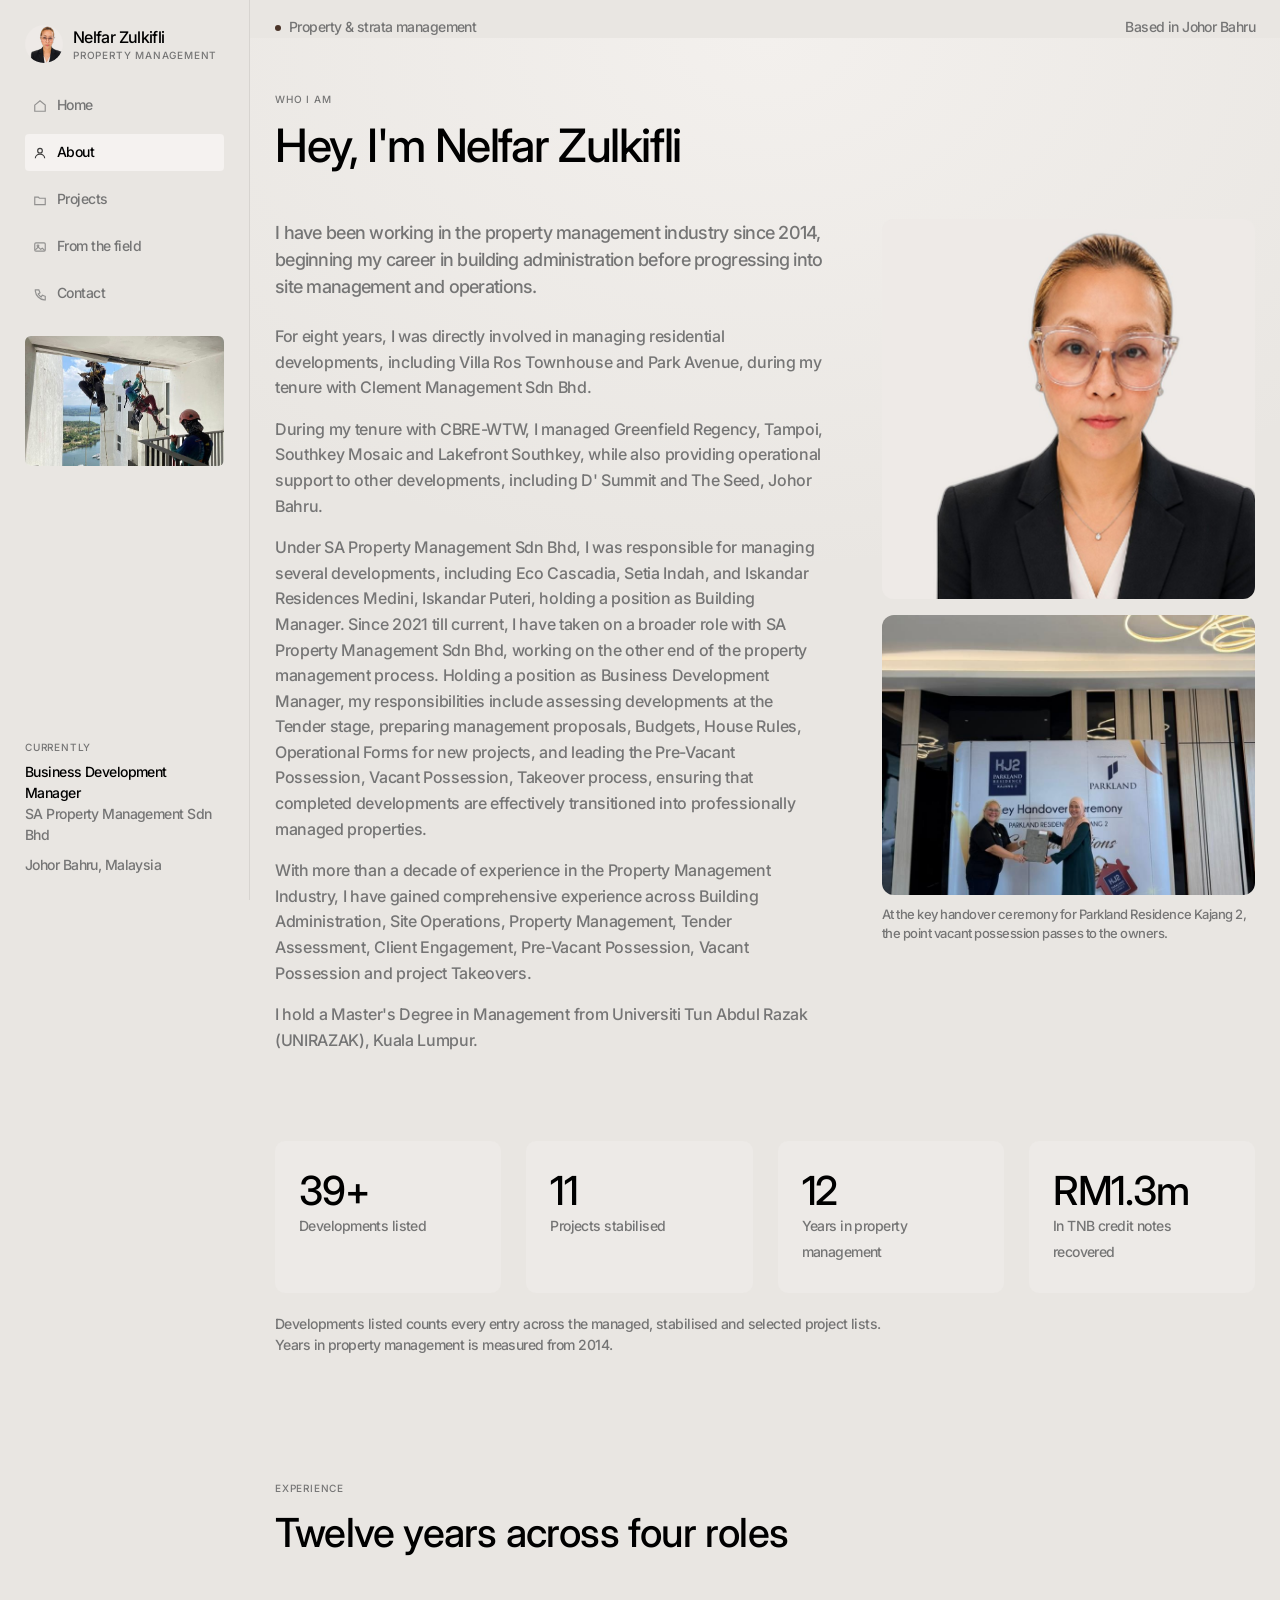
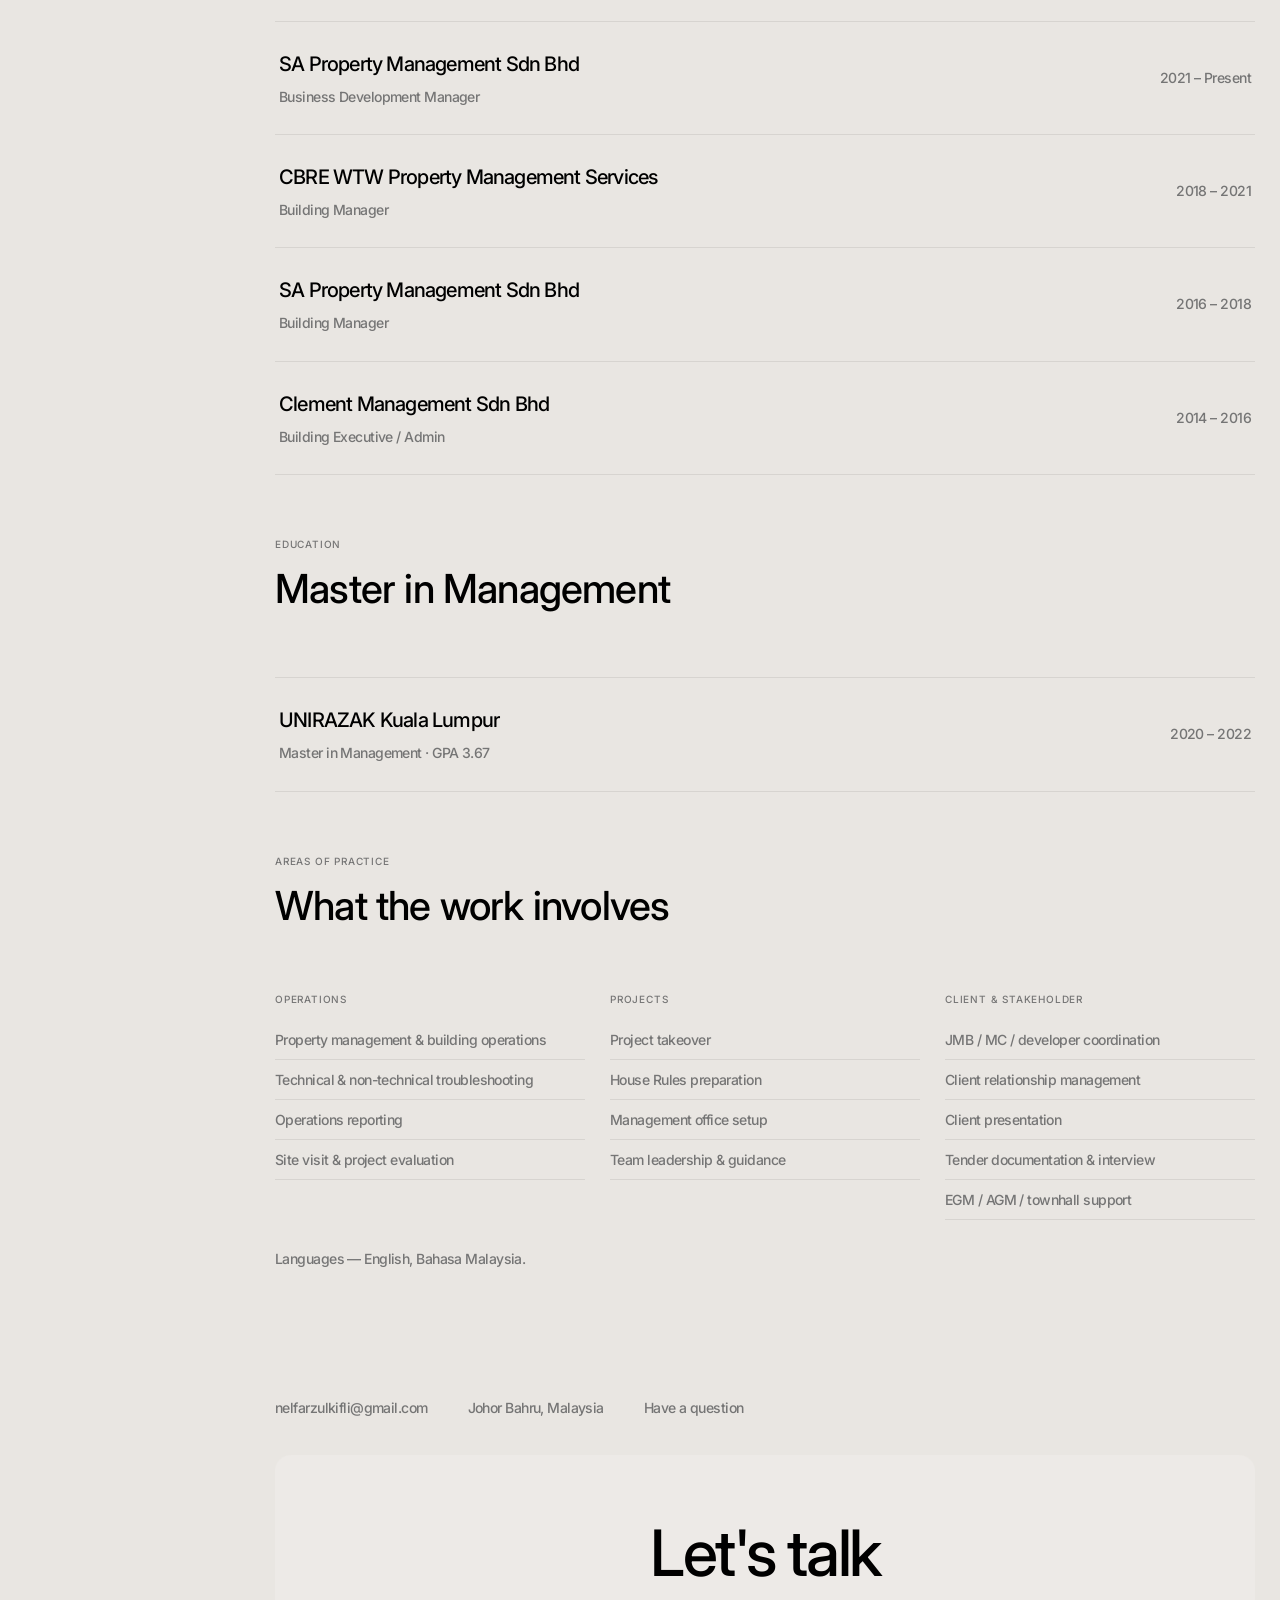
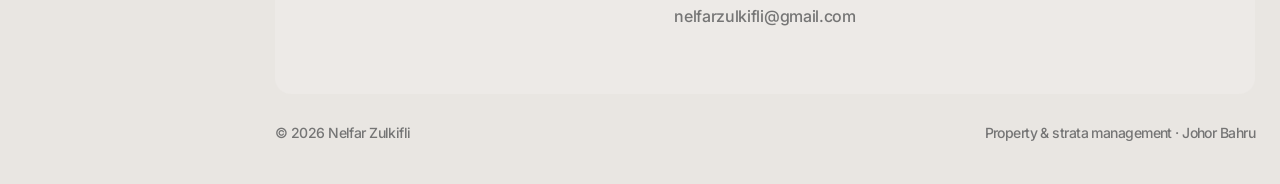
==== commit 39e051c6: "Give the gallery some life, especially on a phone One image per row down a 28-image page was a long " ====
--- a/about.html
+++ b/about.html
@@ -8,7 +8,7 @@
 <link rel="preconnect" href="https://fonts.googleapis.com">
 <link rel="preconnect" href="https://fonts.gstatic.com" crossorigin>
 <link href="https://fonts.googleapis.com/css2?family=Inter:opsz,wght@14..32,500;14..32,600&display=swap" rel="stylesheet">
-<link rel="stylesheet" href="assets/css/site.css?v=3">
+<link rel="stylesheet" href="assets/css/site.css?v=4">
 <link rel="icon" href="assets/img/avatar.jpg?v=3">
 </head>
 <body>
@@ -285,6 +285,6 @@
   </main>
 </div>
 
-<script src="assets/js/site.js?v=3"></script>
+<script src="assets/js/site.js?v=5"></script>
 </body>
 </html>
--- a/assets/css/site.css
+++ b/assets/css/site.css
@@ -453,7 +453,16 @@
   width:100%;height:100%;object-fit:cover;display:block;
   transition:transform 600ms var(--ease);
 }
-.gal__item:hover .gal__frame img{transform:scale(1.03)}
+.gal__item:hover .gal__frame img{transform:scale(1.04)}
+
+/* Parallax layer. The translate is written here by script every frame, so it
+   carries no transition — the hover scale stays on the img underneath, where a
+   transition is wanted and will not fight the scroll. */
+.gal__par{
+  display:block;position:absolute;inset:-7% 0;
+  will-change:transform;
+}
+.gal__par img{width:100%;height:100%;object-fit:cover;display:block}
 .gal__cap{margin-top:14px;font-size:14px;line-height:1.5;letter-spacing:-.04em;color:var(--muted)}
 .gal__cap b{display:block;color:var(--ink);font-weight:500;margin-bottom:4px}
 
@@ -492,6 +501,42 @@
 .case__video{margin:0}
 .case__video video{width:100%;height:auto;border-radius:var(--r-md);display:block;background:#141210}
 .case__video figcaption{margin-top:12px;font-size:14px;line-height:1.5;letter-spacing:-.04em;color:var(--muted)}
+
+/* ---------- highlight reel ---------- */
+.reel__head{display:flex;align-items:center;justify-content:space-between;gap:16px;margin-bottom:18px}
+.reel__nav{display:flex;gap:8px}
+.reel__nav button{
+  width:34px;height:34px;border-radius:var(--r-pill);border:0;cursor:pointer;
+  background:var(--surface);color:var(--ink);display:grid;place-items:center;
+  transition:background var(--t) var(--ease),opacity var(--t) var(--ease);
+}
+.reel__nav button:hover{background:var(--surface-2)}
+.reel__nav button[disabled]{opacity:.3;cursor:default}
+.reel__nav svg{width:13px;height:13px}
+
+.reel{position:relative}
+.reel__track{
+  display:flex;gap:12px;
+  overflow-x:auto;overscroll-behavior-x:contain;
+  scroll-snap-type:x mandatory;scroll-behavior:smooth;
+  /* bleed past the right gutter so the next card peeks and the strip reads
+     as something you can push, rather than a row that happens to be cut off */
+  margin-right:calc(-1 * var(--gutter));padding-right:var(--gutter);
+  scrollbar-width:none;-ms-overflow-style:none;
+}
+.reel__track::-webkit-scrollbar{display:none}
+.reel__item{flex:0 0 300px;margin:0;scroll-snap-align:start}
+.reel__frame{
+  position:relative;overflow:hidden;border-radius:var(--r-md);
+  aspect-ratio:4/3;background:var(--surface);
+}
+.reel__frame img{transition:transform 600ms var(--ease)}
+.reel__item:hover .reel__frame img{transform:scale(1.04)}
+.reel__item figcaption{
+  margin-top:12px;font-size:14px;letter-spacing:-.04em;color:var(--muted);
+}
+.reel__bar{height:2px;background:var(--line);border-radius:2px;margin-top:22px;overflow:hidden}
+.reel__bar span{display:block;height:100%;width:12%;background:var(--accent);border-radius:2px;transform-origin:left}
 
 /* ---------- home teaser strip ---------- */
 .strip{display:grid;grid-template-columns:repeat(4,1fr);gap:12px}
@@ -615,12 +660,23 @@
   .case__result{padding:28px 24px}
   .case__result strong{font-size:30px}
   .qcard{width:302px;flex-basis:302px}
-  /* one column on a phone, and every frame drops its span so nothing is
-     squeezed into a letterbox that loses the subject */
-  .gal{grid-template-columns:1fr;gap:26px}
-  .gal__item--wide,.gal__item--full{grid-column:auto}
-  .gal__item--wide .gal__frame,.gal__item--full .gal__frame{aspect-ratio:4/3}
-  .gal__item--tall .gal__frame{aspect-ratio:4/5}
+  /* Two columns with a deliberate rhythm rather than one tall stack: a
+     full-width frame opens each group, pairs carry the middle, and the tiles
+     marked --mfull are the ones that would otherwise sit alone beside a hole. */
+  .gal{grid-template-columns:repeat(2,1fr);gap:22px 12px}
+  .gal__item--wide,.gal__item--full,.gal__item--mfull{grid-column:1 / -1}
+  .gal__frame{aspect-ratio:1/1}
+  .gal__item--wide .gal__frame,
+  .gal__item--full .gal__frame,
+  .gal__item--mfull .gal__frame{aspect-ratio:16/10}
+  .gal__item--tall .gal__frame{aspect-ratio:3/4}
+  .gal__cap{margin-top:10px;font-size:13px}
+  /* the clips keep their own shape — a square crop loses them. Selector is
+     weighted to beat the --wide/--mfull frame rules above. */
+  .gal__item .gal__frame--video{aspect-ratio:16/9}
+  .gal__item .gal__frame--contain{aspect-ratio:3/4}
+  .reel__item{flex:0 0 min(76vw,300px)}
+  .reel__item figcaption{font-size:13px}
   .lb__stage{padding:52px 14px 92px}
   .lb__nav{width:36px;height:36px}
   .lb__nav--prev{left:10px}
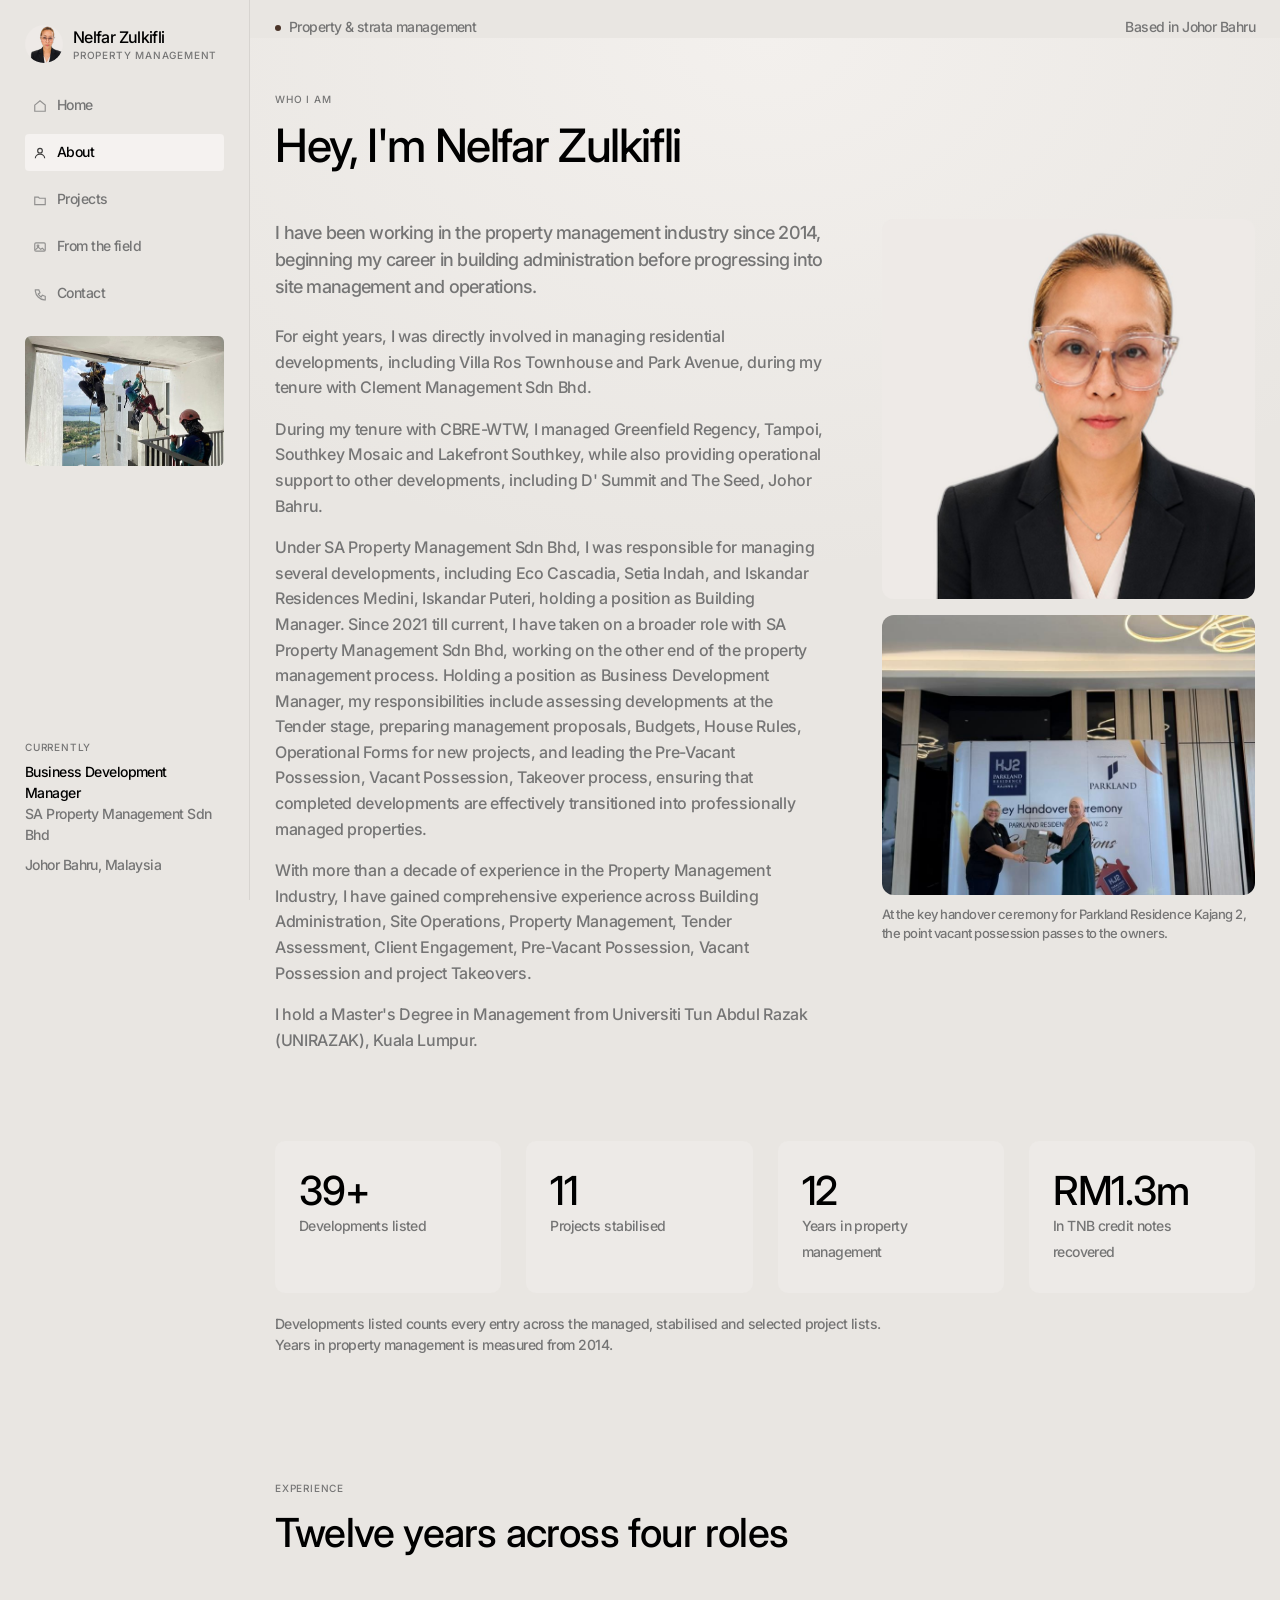
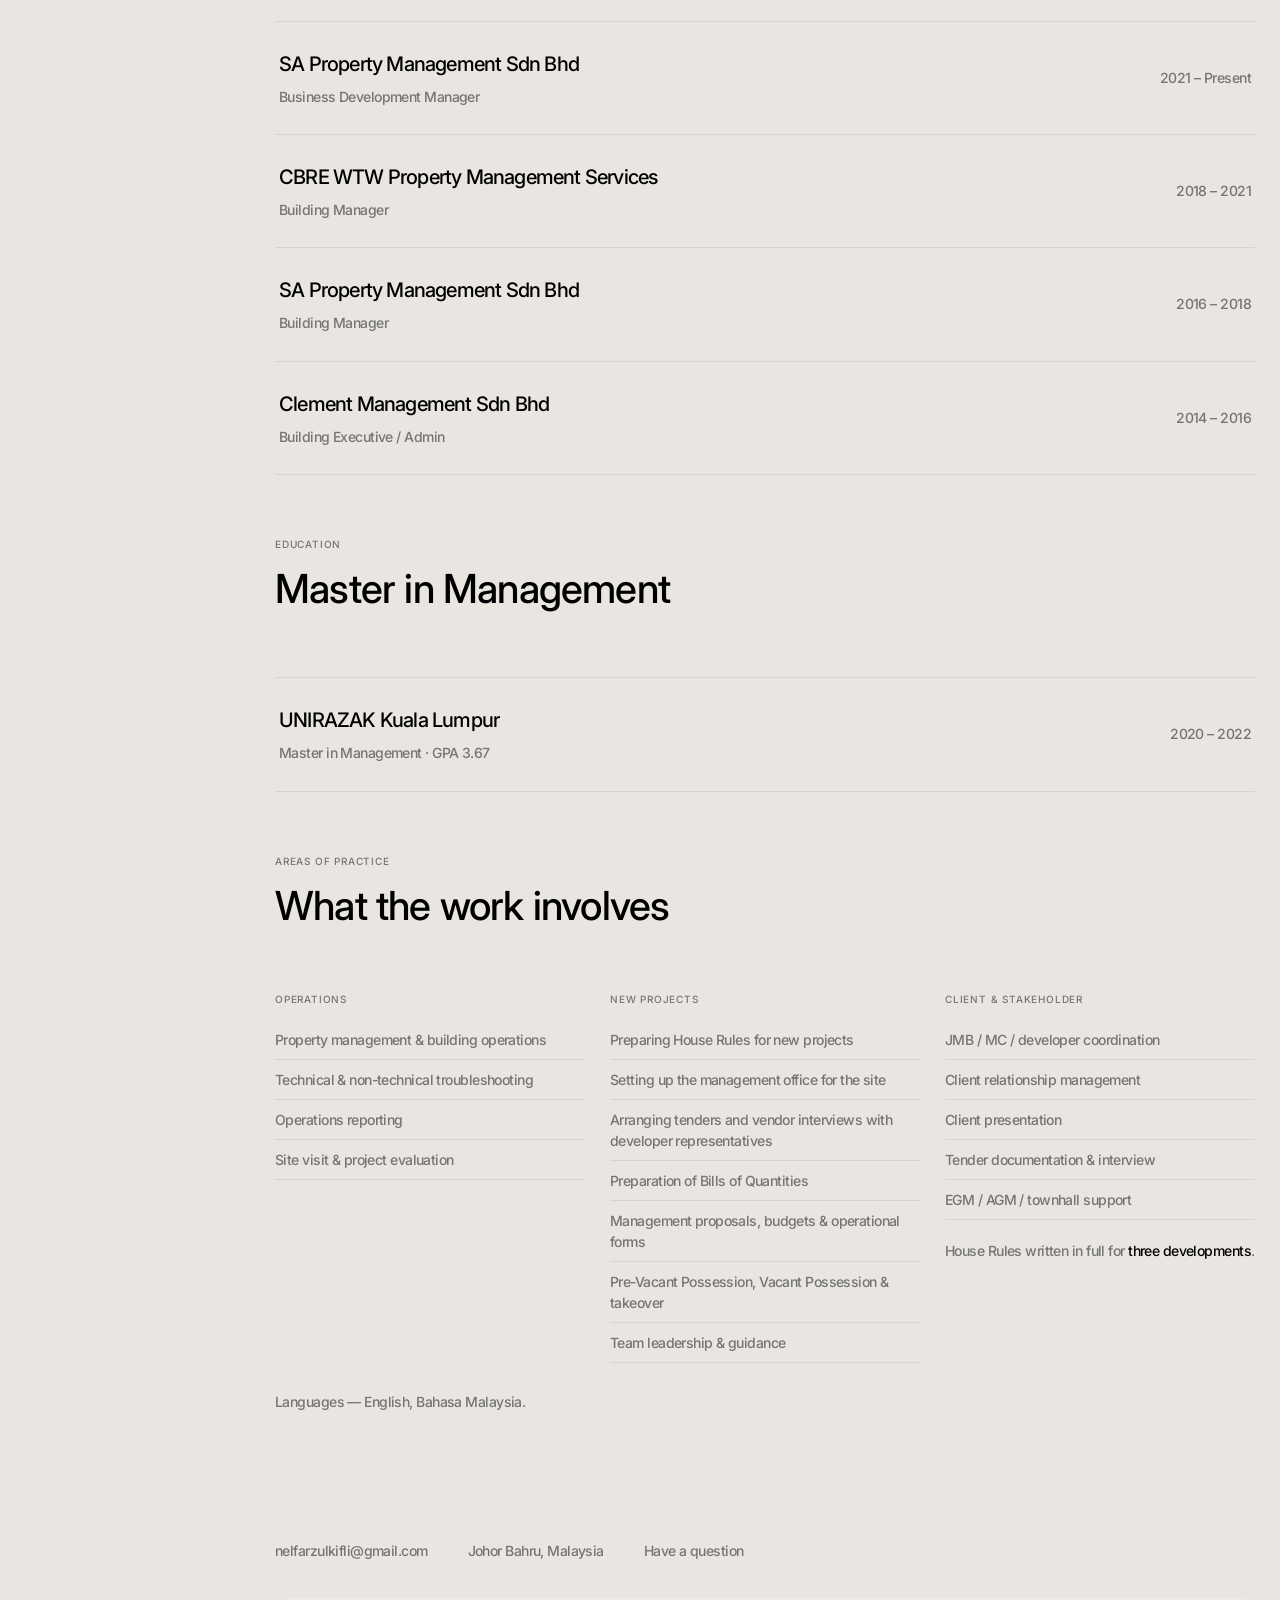
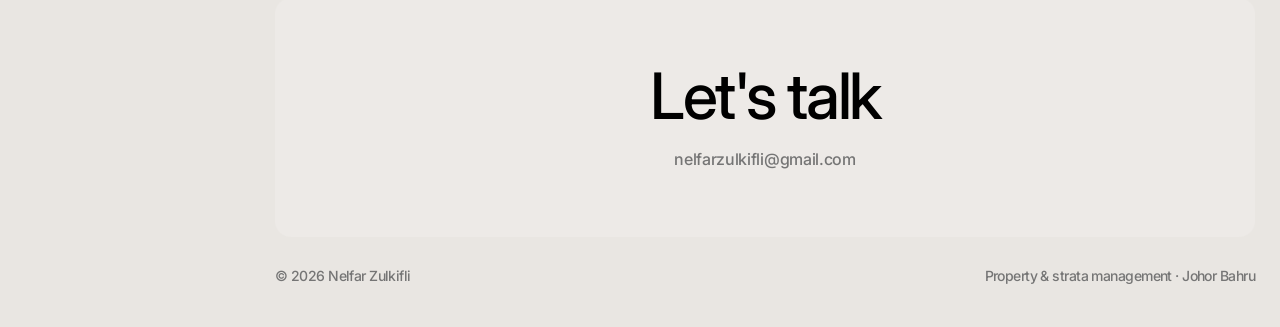
==== commit d7c1b7ee: "Nelfar's review comments She sent four things back with supporting documents. All four applied.  The" ====
--- a/about.html
+++ b/about.html
@@ -239,11 +239,14 @@
             </ul>
           </div>
           <div class="list reveal">
-            <span class="eyebrow">Projects</span>
+            <span class="eyebrow">New projects</span>
             <ul>
-              <li>Project takeover</li>
-              <li>House Rules preparation</li>
-              <li>Management office setup</li>
+              <li>Preparing House Rules for new projects</li>
+              <li>Setting up the management office for the site</li>
+              <li>Arranging tenders and vendor interviews with developer representatives</li>
+              <li>Preparation of Bills of Quantities</li>
+              <li>Management proposals, budgets &amp; operational forms</li>
+              <li>Pre-Vacant Possession, Vacant Possession &amp; takeover</li>
               <li>Team leadership &amp; guidance</li>
             </ul>
           </div>
@@ -256,6 +259,10 @@
               <li>Tender documentation &amp; interview</li>
               <li>EGM / AGM / townhall support</li>
             </ul>
+            <p class="small" style="color:var(--muted);margin-top:20px">
+              House Rules written in full for
+              <a class="link-u" href="work-house-rules.html" style="color:var(--ink)">three developments</a>.
+            </p>
           </div>
         </div>
         <p class="small reveal" style="color:var(--muted);margin-top:28px">
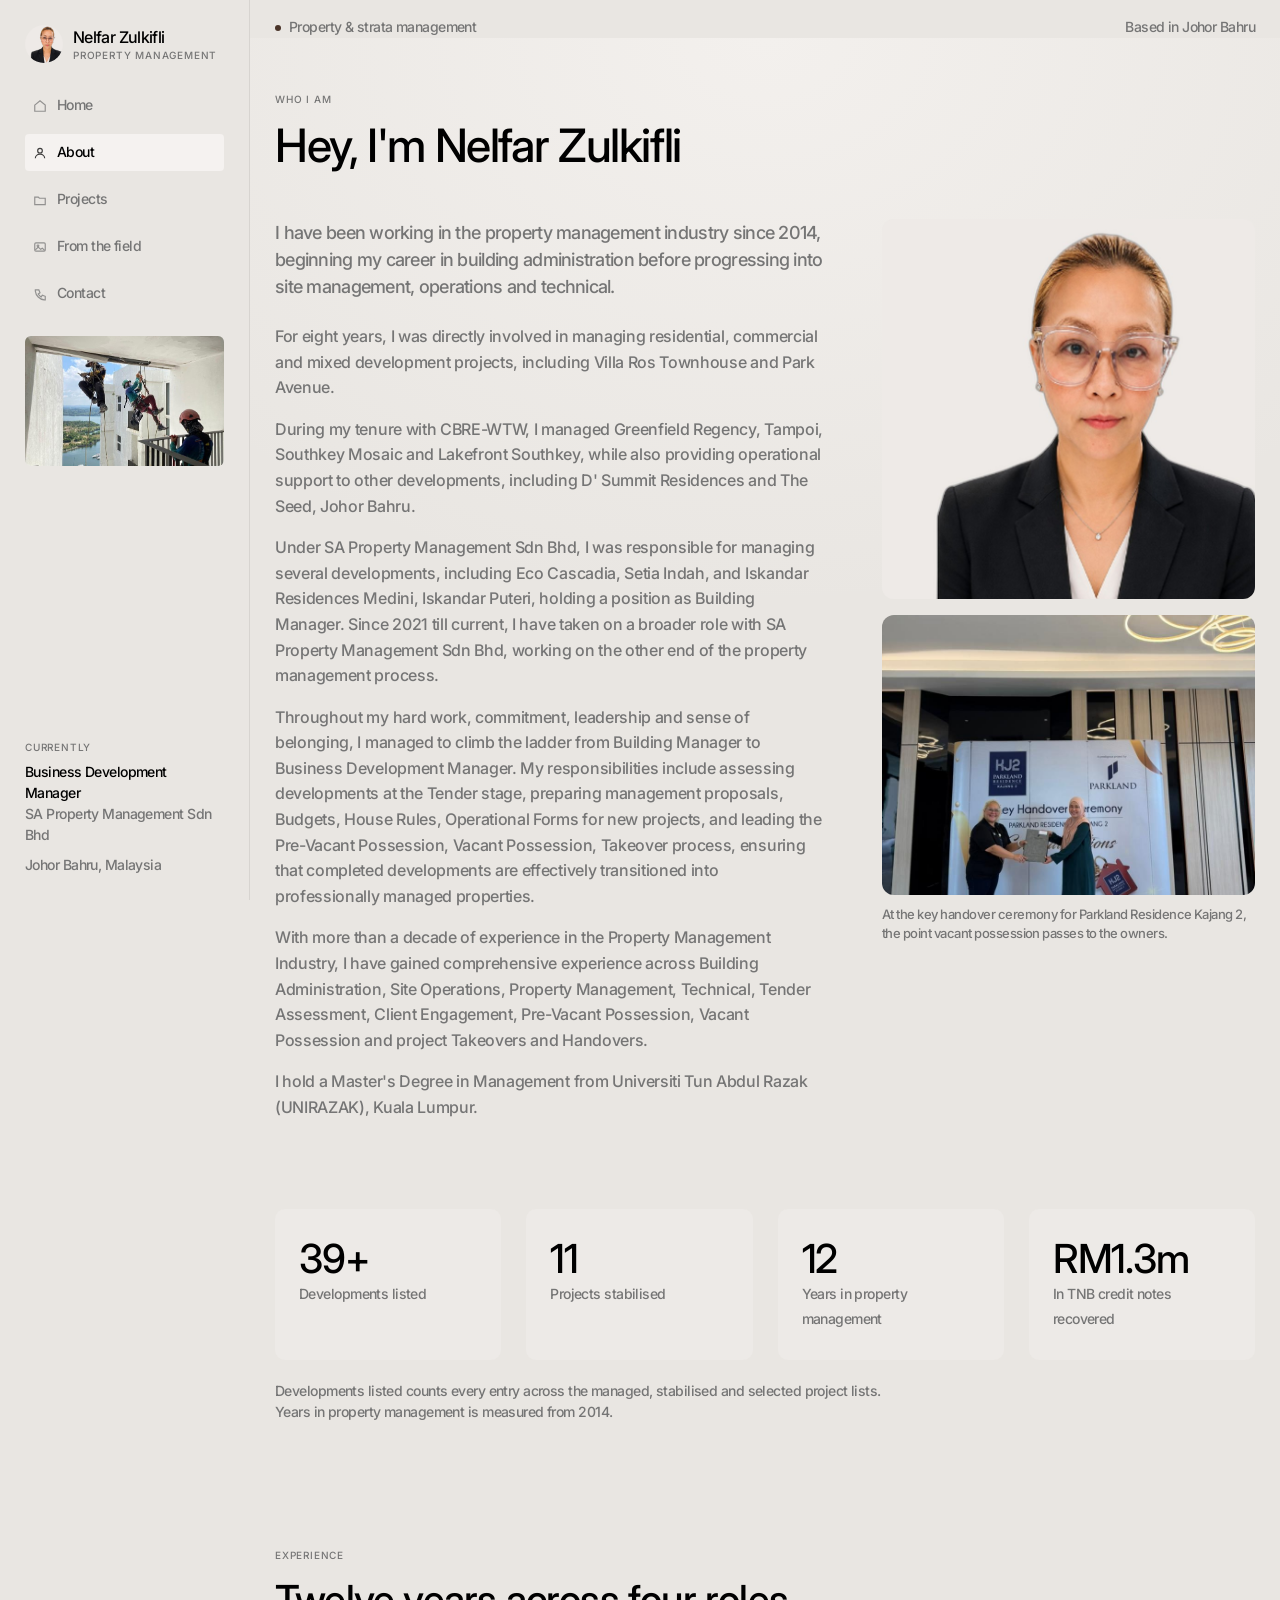
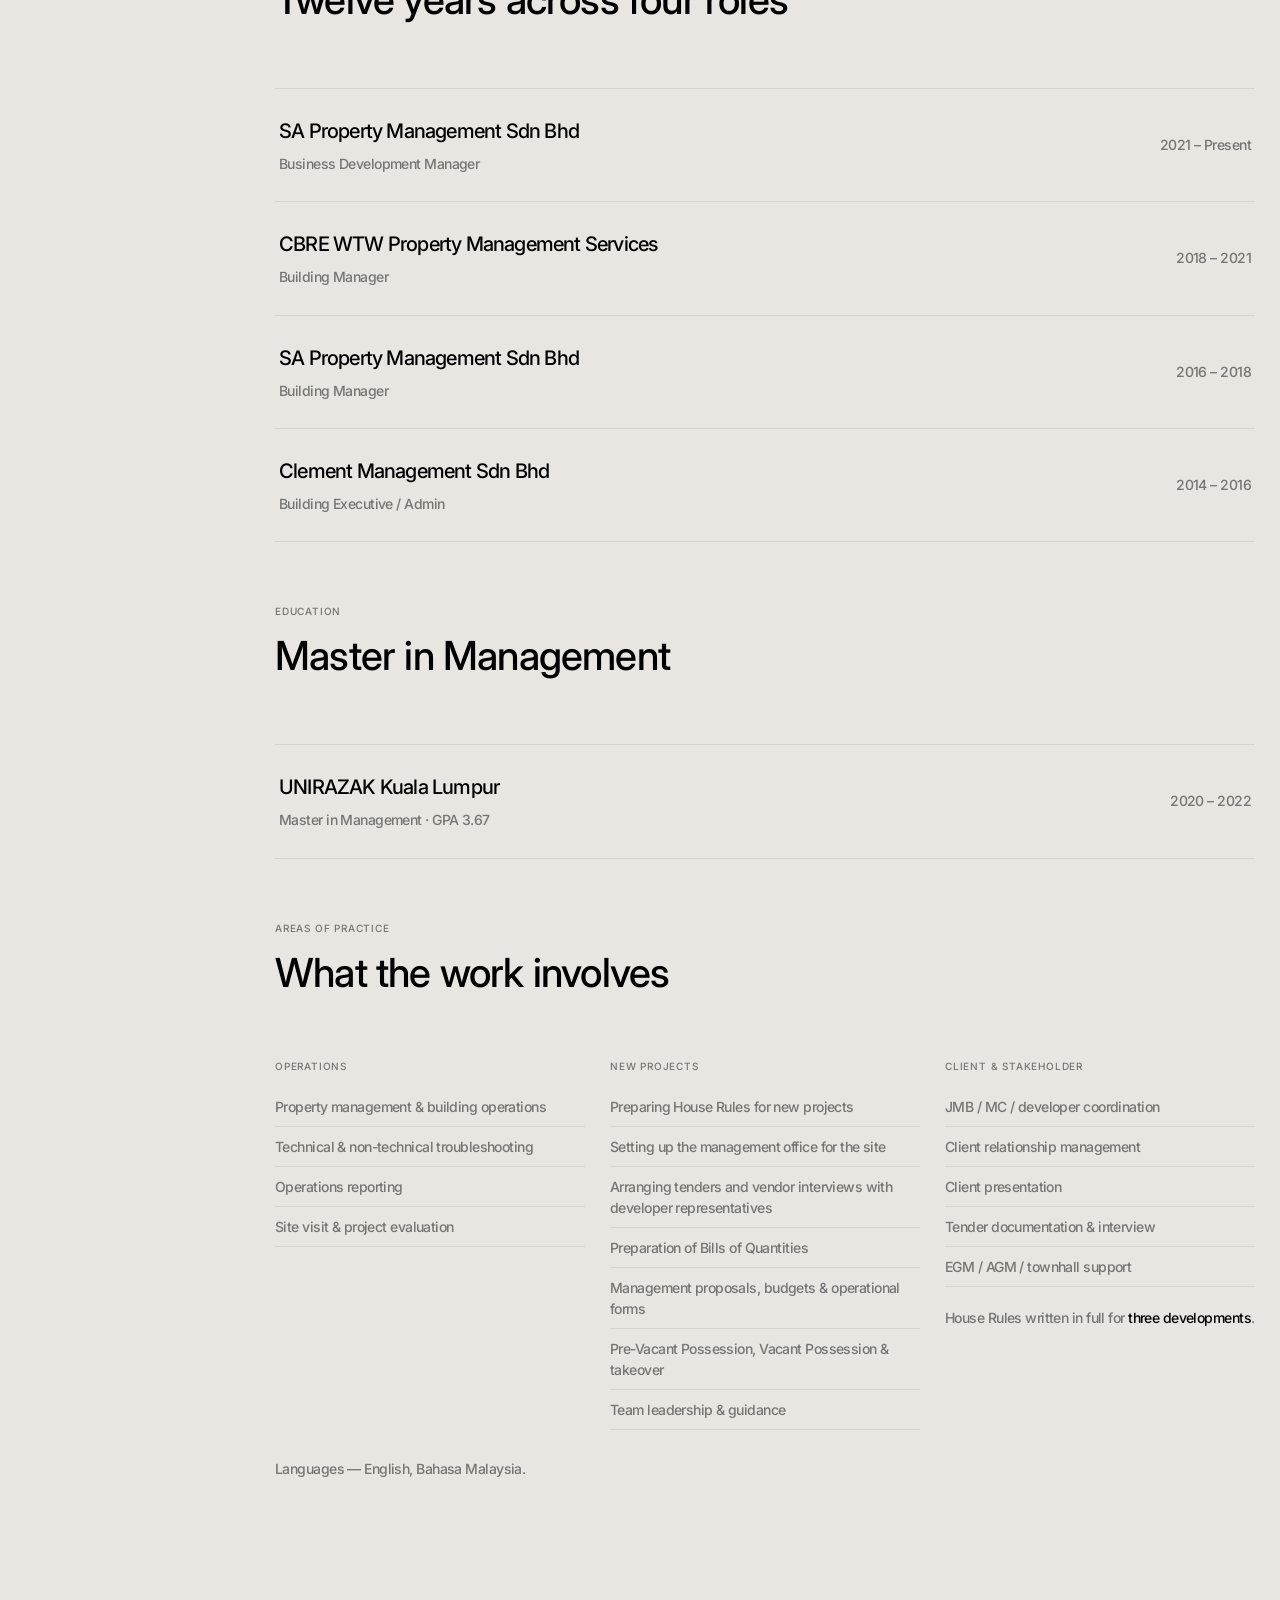
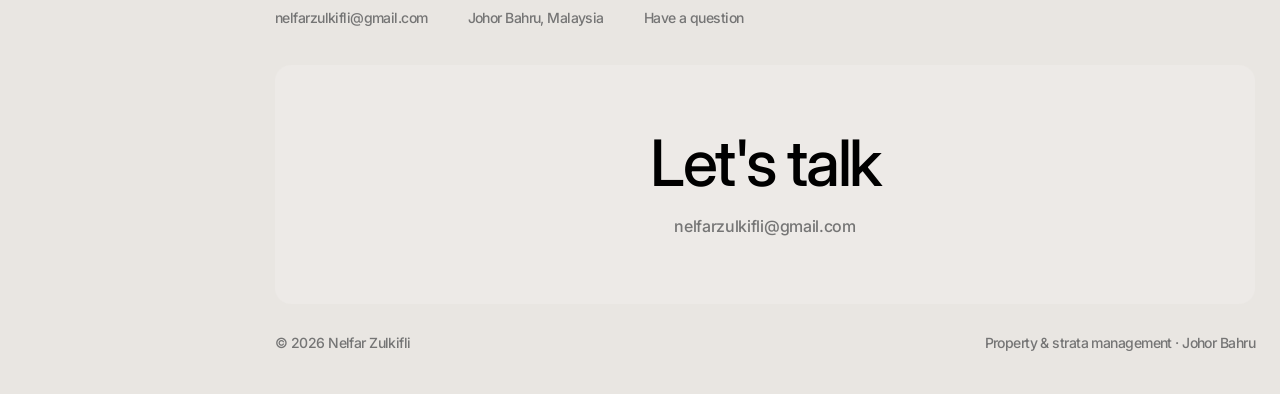
==== commit d6e3817c: "Nelfar's review comments, rounds two and three Seventeen corrections sent over WhatsApp across one a" ====
--- a/about.html
+++ b/about.html
@@ -86,36 +86,41 @@
           <div class="about__text">
             <p class="lead enter" style="--d:420">
               I have been working in the property management industry since 2014, beginning my career
-              in building administration before progressing into site management and operations.
+              in building administration before progressing into site management, operations and
+              technical.
             </p>
             <p class="body enter" style="--d:500;margin-top:24px">
-              For eight years, I was directly involved in managing residential developments, including
-              Villa Ros Townhouse and Park Avenue, during my tenure with Clement Management Sdn Bhd.
+              For eight years, I was directly involved in managing residential, commercial and mixed
+              development projects, including Villa Ros Townhouse and Park Avenue.
             </p>
             <p class="body enter" style="--d:540;margin-top:16px">
               During my tenure with CBRE-WTW, I managed Greenfield Regency, Tampoi, Southkey Mosaic
               and Lakefront Southkey, while also providing operational support to other developments,
-              including D' Summit and The Seed, Johor Bahru.
+              including D' Summit Residences and The Seed, Johor Bahru.
             </p>
             <p class="body enter" style="--d:580;margin-top:16px">
               Under SA Property Management Sdn Bhd, I was responsible for managing several
               developments, including Eco Cascadia, Setia Indah, and Iskandar Residences Medini,
               Iskandar Puteri, holding a position as Building Manager. Since 2021 till current, I have
               taken on a broader role with SA Property Management Sdn Bhd, working on the other end of
-              the property management process. Holding a position as Business Development Manager, my
+              the property management process.
+            </p>
+            <p class="body enter" style="--d:620;margin-top:16px">
+              Throughout my hard work, commitment, leadership and sense of belonging, I managed to
+              climb the ladder from Building Manager to Business Development Manager. My
               responsibilities include assessing developments at the Tender stage, preparing
               management proposals, Budgets, House Rules, Operational Forms for new projects, and
               leading the Pre-Vacant Possession, Vacant Possession, Takeover process, ensuring that
               completed developments are effectively transitioned into professionally managed
               properties.
             </p>
-            <p class="body enter" style="--d:620;margin-top:16px">
+            <p class="body enter" style="--d:660;margin-top:16px">
               With more than a decade of experience in the Property Management Industry, I have gained
               comprehensive experience across Building Administration, Site Operations, Property
-              Management, Tender Assessment, Client Engagement, Pre-Vacant Possession, Vacant
-              Possession and project Takeovers.
-            </p>
-            <p class="body enter" style="--d:660;margin-top:16px">
+              Management, Technical, Tender Assessment, Client Engagement, Pre-Vacant Possession,
+              Vacant Possession and project Takeovers and Handovers.
+            </p>
+            <p class="body enter" style="--d:700;margin-top:16px">
               I hold a Master's Degree in Management from Universiti Tun Abdul Razak (UNIRAZAK),
               Kuala Lumpur.
             </p>
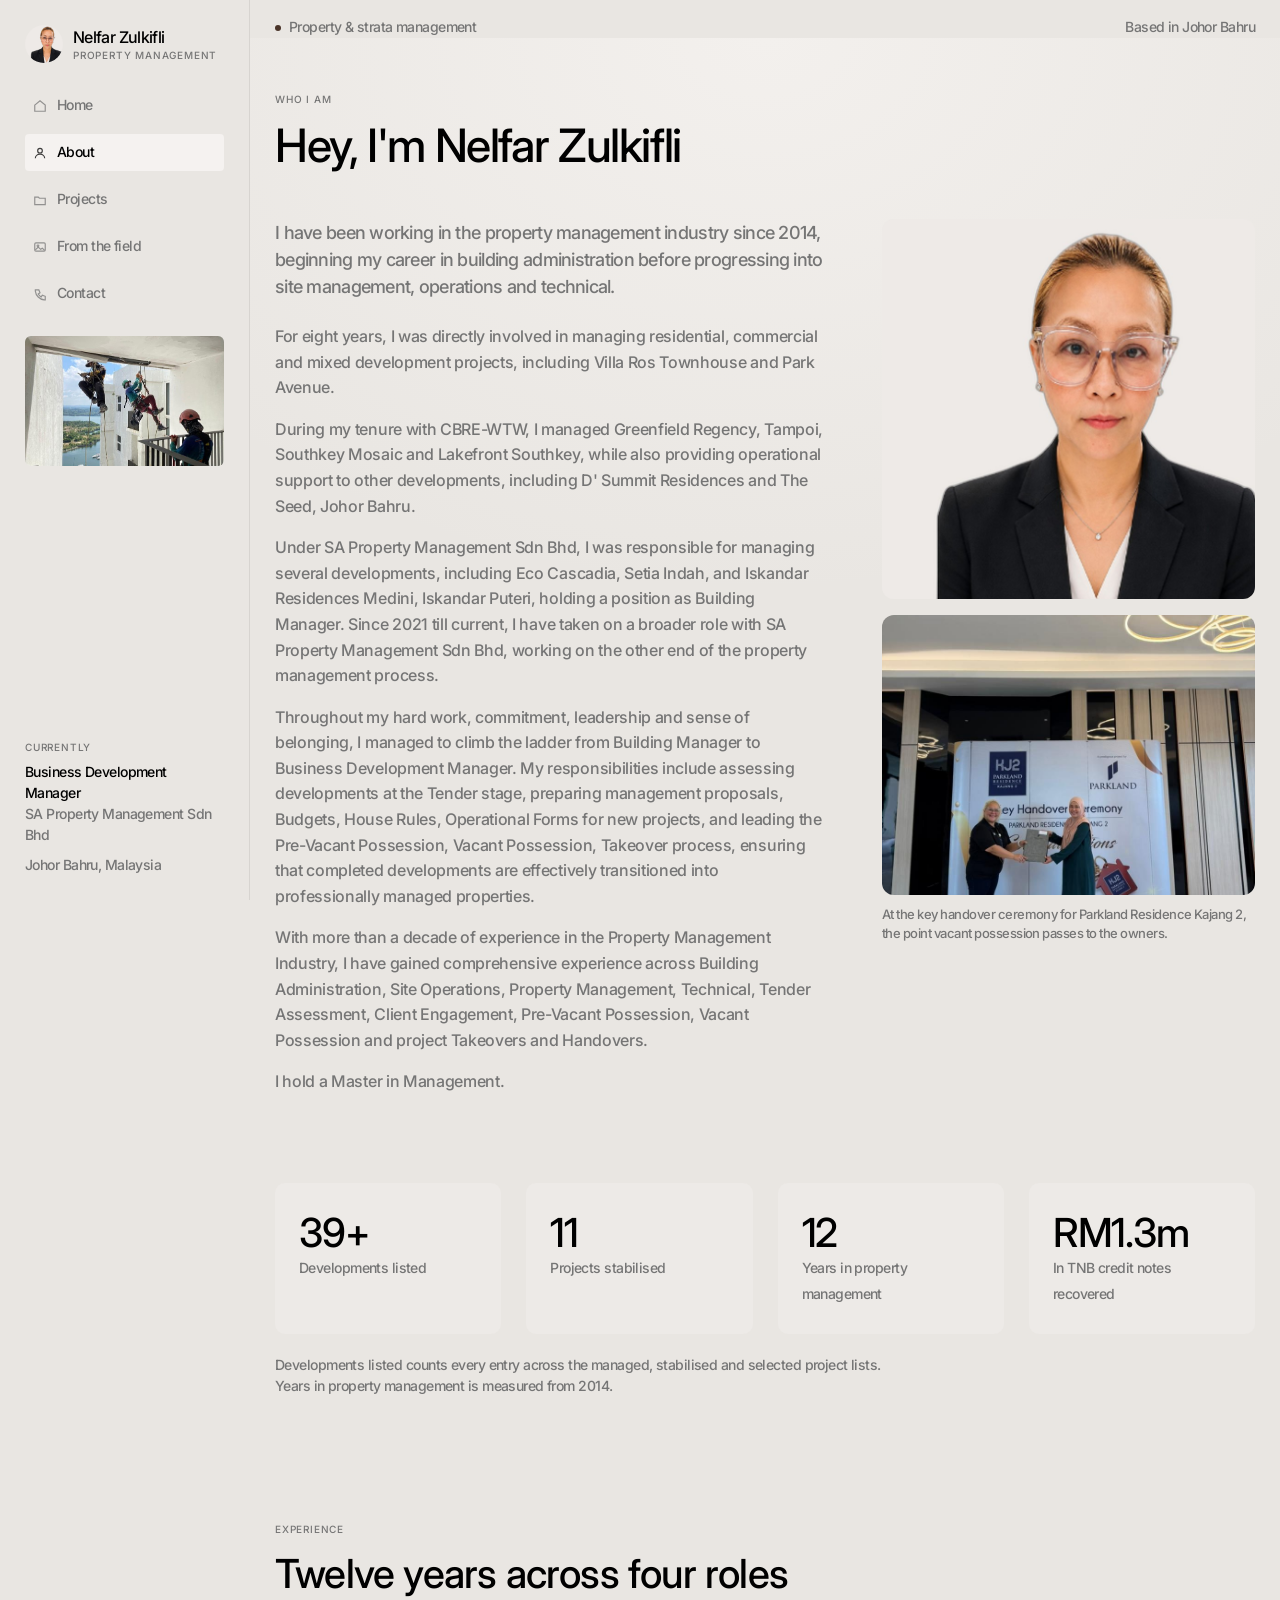
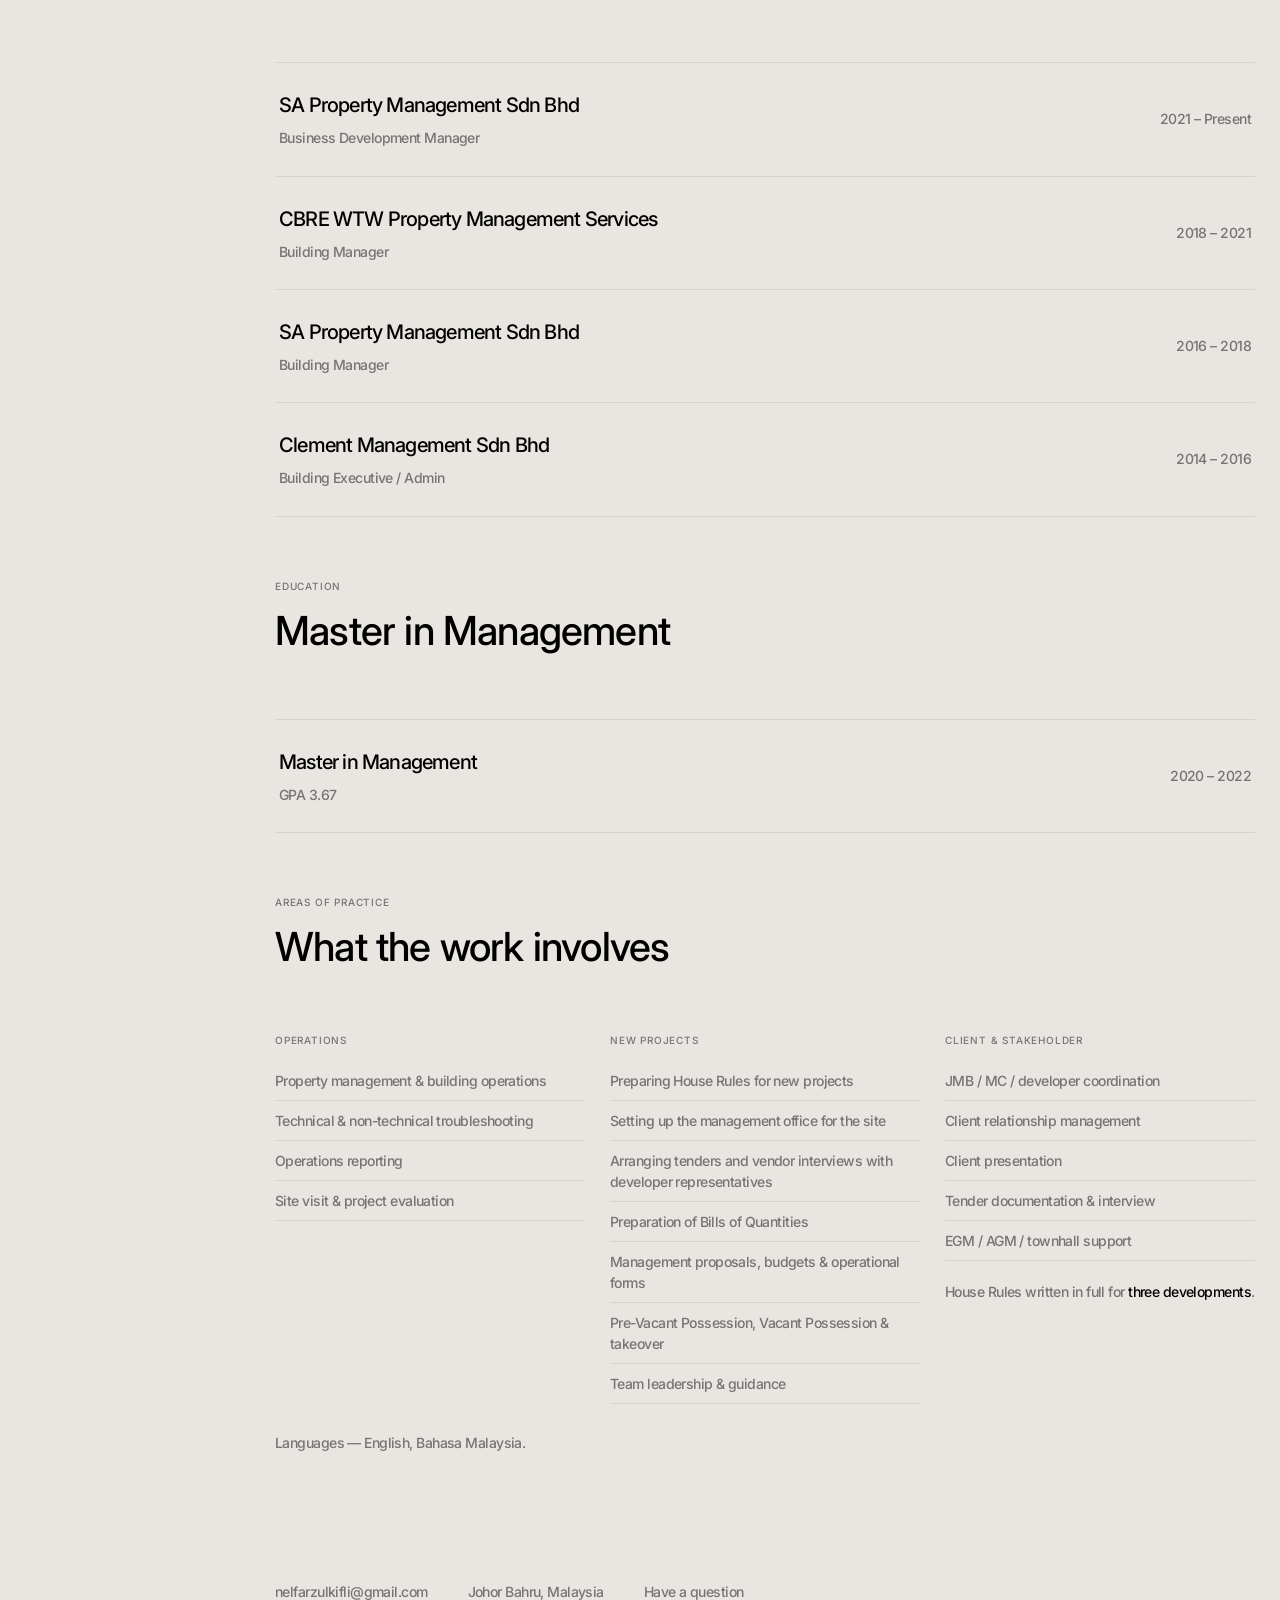
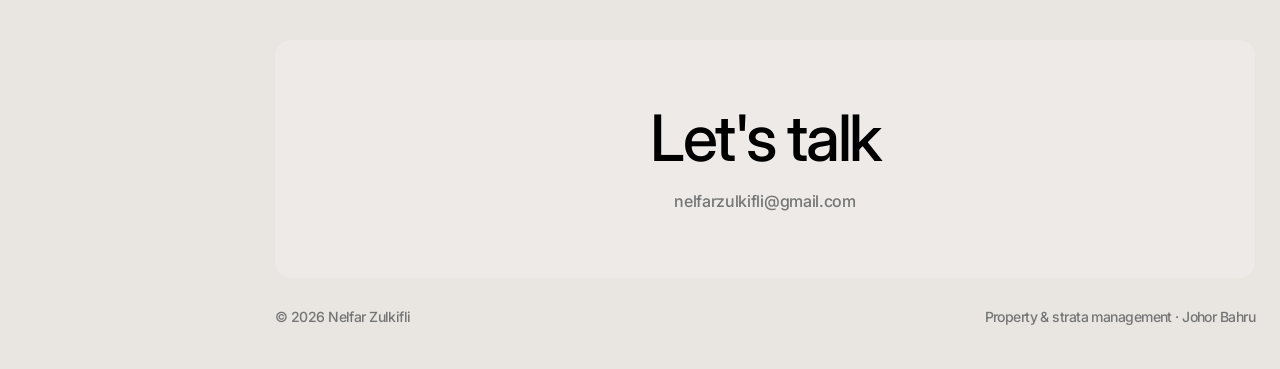
==== commit 279d1b9b: "Remove UNIRAZAK references, simplify education line Mom's request: drop the university name site-wid" ====
--- a/about.html
+++ b/about.html
@@ -4,7 +4,7 @@
 <meta charset="utf-8">
 <meta name="viewport" content="width=device-width, initial-scale=1">
 <title>About — Nelfar Zulkifli</title>
-<meta name="description" content="Nelfar binti Zulkifli — twelve years in property and strata management across four roles in Johor Bahru. Master in Management, UNIRAZAK.">
+<meta name="description" content="Nelfar binti Zulkifli — twelve years in property and strata management across four roles in Johor Bahru. Master in Management.">
 <link rel="preconnect" href="https://fonts.googleapis.com">
 <link rel="preconnect" href="https://fonts.gstatic.com" crossorigin>
 <link href="https://fonts.googleapis.com/css2?family=Inter:opsz,wght@14..32,500;14..32,600&display=swap" rel="stylesheet">
@@ -121,8 +121,7 @@
               Vacant Possession and project Takeovers and Handovers.
             </p>
             <p class="body enter" style="--d:700;margin-top:16px">
-              I hold a Master's Degree in Management from Universiti Tun Abdul Razak (UNIRAZAK),
-              Kuala Lumpur.
+              I hold a Master in Management.
             </p>
           </div>
           <div class="about__col">
@@ -217,8 +216,8 @@
         <div class="exp reveal">
           <div class="exp__row">
             <div>
-              <div class="exp__org">UNIRAZAK Kuala Lumpur</div>
-              <div class="exp__role">Master in Management · GPA 3.67</div>
+              <div class="exp__org">Master in Management</div>
+              <div class="exp__role">GPA 3.67</div>
             </div>
             <div class="exp__when">2020 – 2022</div>
           </div>
